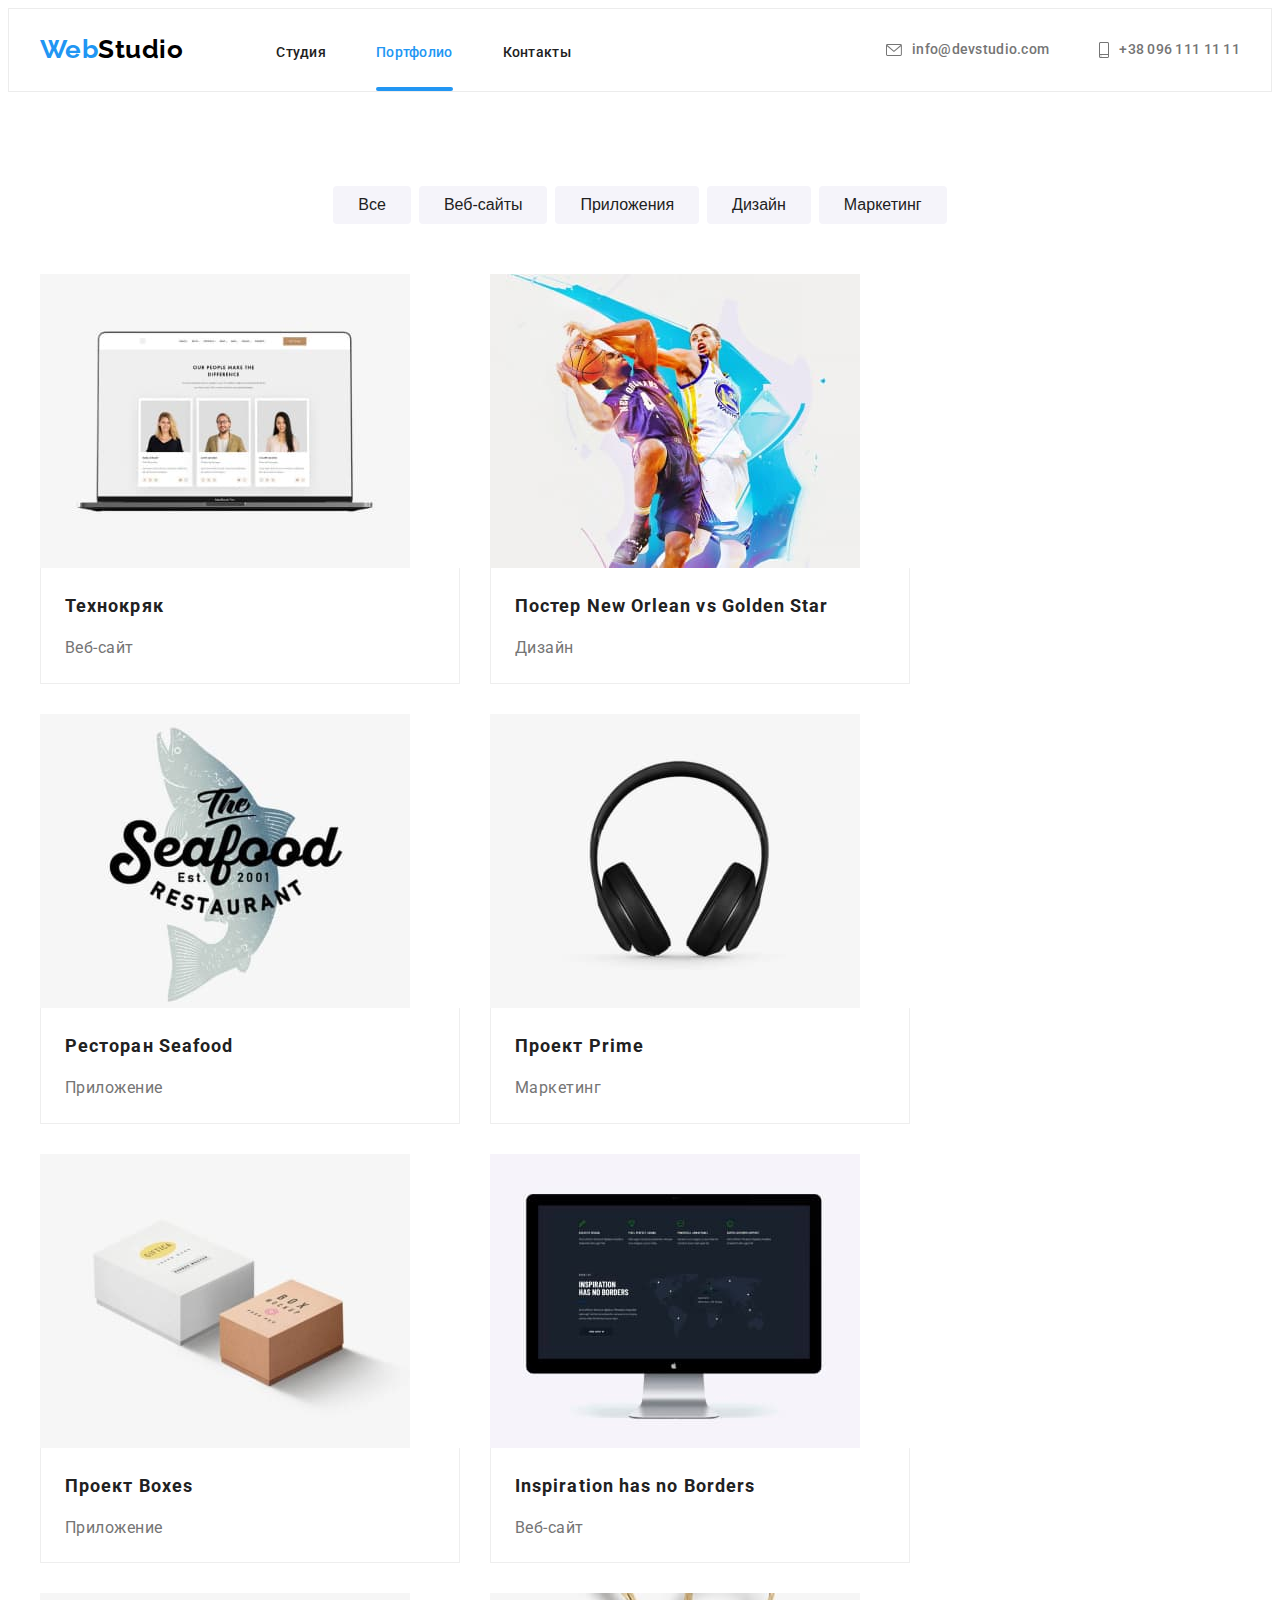
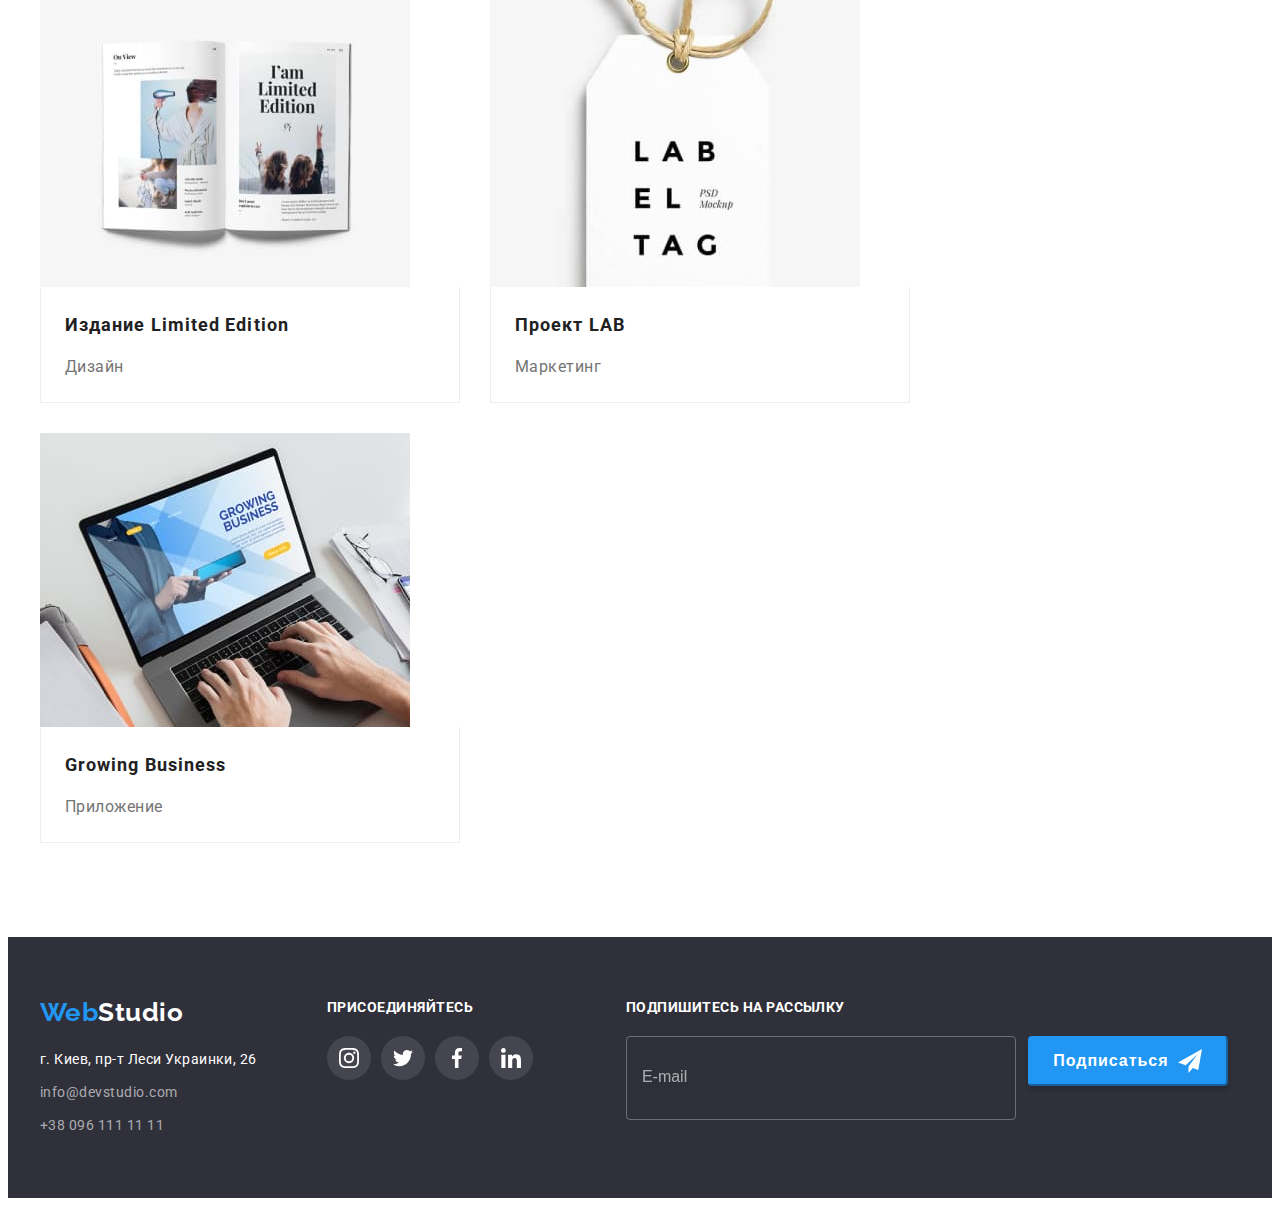
==== portfolio.html @ ed7ffbe1 "дз 7" ====
<!DOCTYPE html>
<html lang="ru">
  <head>
    <meta charset="UTF-8" />
    <meta http-equiv="X-UA-Compatible" content="IE=edge" />
    <meta name="viewport" content="width=device-width, initial-scale=1.0" />
    <title>Портфолио</title>
    <link
      rel="stylesheet"
      href="https://cdnjs.cloudflare.com/ajax/libs/modern-normalize/1.1.0/modern-normalize.min.css"
      integrity="sha512-wpPYUAdjBVSE4KJnH1VR1HeZfpl1ub8YT/NKx4PuQ5NmX2tKuGu6U/JRp5y+Y8XG2tV+wKQpNHVUX03MfMFn9Q=="
      crossorigin="anonymous"
      referrerpolicy="no-referrer"
    />
    <link rel="preconnect" href="https://fonts.gstatic.com" />
    <link
      href="https://fonts.googleapis.com/css2?family=Raleway:wght@700&family=Roboto:wght@400;500;700;900&display=swap"
      rel="stylesheet"
    />
    <link rel="stylesheet" href="./css/styles.css" />
  </head>

  <body>
    <!--Шапка-->
    <header class="header">
      <div class="container">
        <nav class="nav">
          <a href="./" class="logo link"><span class="prelogo">Web</span>Studio</a>
          <ul class="nav-list list">
            <li class="item"><a href="./index.html" class="link-nav link">Студия</a></li>
            <li class="item">
              <a href="./portfolio.html" class="link-nav current link">Портфолио</a>
            </li>
            <li class="item"><a href="" class="link-nav link">Контакты</a></li>
          </ul>
        </nav>
        <ul class="info list">
          <li class="item">
            <a href="mailto:info@devstudio.com" class="link-info link">
              <svg class="icon" width="16" height="12">
                <use href="./images/icons.svg#icon-envelope"></use></svg>info@devstudio.com
            </a>
          </li>
          <li class="item">
            <a href="tel:+380961111111" class="link-info link">
              <svg class="icon" width="10" height="16">
                <use href="./images/icons.svg#icon-smartphone"></use></svg>+38 096 111 11 11</a
            >
          </li>
        </ul>
      </div>
    </header>
    <!--Карточки портфолио-->
    <main>
      <section class="section">
        <div class="container">
          <h2 hidden>Фильтр карточек</h2>
          <ul class="list filter">
            <li class="item">
              <button type="button" class="button-portfolio">Все</button>
            </li>
            <li class="item">
              <button type="button" class="button-portfolio">Веб-сайты</button>
            </li>
            <li class="item">
              <button type="button" class="button-portfolio">Приложения</button>
            </li>
            <li class="item">
              <button type="button" class="button-portfolio">Дизайн</button>
            </li>
            <li class="item">
              <button type="button" class="button-portfolio">Маркетинг</button>
            </li>
          </ul>
          <div class="portfolio">
            <ul class="list">
              <li class="item">
                <a href="" class="link">
                  <div class="overlay">
                    <img
                      src="./images/portfolio/computer.jpg"
                      width="370"
                      height="294"
                      alt="компьютер с карточками"
                    />
                    <p class="overlay-text">
                      Технокряк это современная площадка распространения коронавируса. Компании
                      используют эту платформу для цифрового шпионажа и атак на защищённые сервера
                      конкурентов.
                    </p>
                  </div>
                  <div class="text">
                    <h3 class="title">Технокряк</h3>
                    <p class="subject">Веб-сайт</p>
                  </div>
                </a>
              </li>
              <li class="item">
                <a href="" class="link">
                  <div class="overlay">
                    <img
                      src="./images/portfolio/sport.jpg"
                      width="370"
                      height="294"
                      alt="баскетбол"
                    />
                    <p class="overlay-text">
                      Технокряк это современная площадка распространения коронавируса. Компании
                      используют эту платформу для цифрового шпионажа и атак на защищённые сервера
                      конкурентов.
                    </p>
                  </div>
                  <div class="text">
                    <h3 class="title">Постер New Orlean vs Golden Star</h3>
                    <p class="subject">Дизайн</p>
                  </div>
                </a>
              </li>
              <li class="item">
                <a href="" class="link">
                  <div class="overlay">
                    <img
                      src="./images/portfolio/logo.jpg"
                      width="370"
                      height="294"
                      alt="эмблема ресторана"
                    />
                    <p class="overlay-text">
                      Технокряк это современная площадка распространения коронавируса. Компании
                      используют эту платформу для цифрового шпионажа и атак на защищённые сервера
                      конкурентов.
                    </p>
                  </div>

                  <div class="text">
                    <h3 class="title">Ресторан Seafood</h3>
                    <p class="subject">Приложение</p>
                  </div>
                </a>
              </li>
              <li class="item">
                <a href="" class="link">
                  <div class="overlay">
                    <img
                      src="./images/portfolio/headphones.jpg"
                      width="370"
                      height="294"
                      alt="наушники"
                    />
                    <p class="overlay-text">
                      Технокряк это современная площадка распространения коронавируса. Компании
                      используют эту платформу для цифрового шпионажа и атак на защищённые сервера
                      конкурентов.
                    </p>
                  </div>
                  <div class="text">
                    <h3 class="title">Проект Prime</h3>
                    <p class="subject">Маркетинг</p>
                  </div>
                </a>
              </li>
              <li class="item">
                <a href="" class="link">
                  <div class="overlay">
                    <img
                      src="./images/portfolio/boxes.jpg"
                      width="370"
                      height="294"
                      alt="две коробки"
                    />
                    <p class="overlay-text">
                      Технокряк это современная площадка распространения коронавируса. Компании
                      используют эту платформу для цифрового шпионажа и атак на защищённые сервера
                      конкурентов.
                    </p>
                  </div>
                  <div class="text">
                    <h3 class="title">Проект Boxes</h3>
                    <p class="subject">Приложение</p>
                  </div>
                </a>
              </li>
              <li class="item">
                <a href="" class="link">
                  <div class="overlay">
                    <img
                      src="./images/portfolio/monitor.jpg"
                      width="370"
                      height="294"
                      alt="монитор"
                    />
                    <p class="overlay-text">
                      Технокряк это современная площадка распространения коронавируса. Компании
                      используют эту платформу для цифрового шпионажа и атак на защищённые сервера
                      конкурентов.
                    </p>
                  </div>
                  <div class="text">
                    <h3 class="title">Inspiration has no Borders</h3>
                    <p class="subject">Веб-сайт</p>
                  </div>
                </a>
              </li>
              <li class="item">
                <a href="" class="link">
                  <div class="overlay">
                    <img
                      src="./images/portfolio/magazine.jpg"
                      width="370"
                      height="294"
                      alt="журнал"
                    />
                    <p class="overlay-text">
                      Технокряк это современная площадка распространения коронавируса. Компании
                      используют эту платформу для цифрового шпионажа и атак на защищённые сервера
                      конкурентов.
                    </p>
                  </div>
                  <div class="text">
                    <h3 class="title">Издание Limited Edition</h3>
                    <p class="subject">Дизайн</p>
                  </div>
                </a>
              </li>
              <li class="item">
                <a href="" class="link">
                  <div class="overlay">
                    <img src="./images/portfolio/leiba.jpg" width="370" height="294" alt="лейба" />
                    <p class="overlay-text">
                      Технокряк это современная площадка распространения коронавируса. Компании
                      используют эту платформу для цифрового шпионажа и атак на защищённые сервера
                      конкурентов.
                    </p>
                  </div>
                  <div class="text">
                    <h3 class="title">Проект LAB</h3>
                    <p class="subject">Маркетинг</p>
                  </div>
                </a>
              </li>
              <li class="item">
                <a href="" class="link">
                  <div class="overlay">
                    <img
                      src="./images/portfolio/work-computer.jpg"
                      width="370"
                      height="294"
                      alt="работа за компьютером"
                    />
                    <p class="overlay-text">
                      Технокряк это современная площадка распространения коронавируса. Компании
                      используют эту платформу для цифрового шпионажа и атак на защищённые сервера
                      конкурентов.
                    </p>
                  </div>
                  <div class="text">
                    <h3 class="title">Growing Business</h3>
                    <p class="subject">Приложение</p>
                  </div>
                </a>
              </li>
            </ul>
          </div>
        </div>
      </section>
    </main>
    <!--Футер-->
    <footer class="footer">
      <div class="container footer-box">
        <div class="fotter-address">
          <a href="./" class="footer-logo link"><span class="prelogo">Web</span>Studio</a>
          <address class="address">
            <ul class="list">
              <li class="item">
                <a
                  href="https://goo.gl/maps/eZ2Spch4mHqErUUC6"
                  target="_blank"
                  rel="noopener noreferrer"
                  class="address-link link"
                  >г. Киев, пр-т Леси Украинки, 26</a
                >
              </li>
              <li class="item">
                <a href="mailto:info@devstudio.com" class="footer-link link">info@devstudio.com</a>
              </li>
              <li class="item">
                <a href="tel:+380961111111" class="footer-link link">+38 096 111 11 11</a>
              </li>
            </ul>
          </address>
        </div>
        <div class="social-link">
          <b class="join">присоединяйтесь</b>
          <ul class="list list-icon">
            <li class="icon">
              <a class="icon-link" href=""
                ><svg width="20" height="20">
                  <use href="./images/icons.svg#icon-instagram"></use></svg></a>
            </li>
            <li class="icon">
              <a class="icon-link" href=""
                ><svg width="20" height="20">
                  <use href="./images/icons.svg#icon-twitter"></use></svg></a>
            </li>
            <li class="icon">
              <a class="icon-link" href=""
                ><svg width="20" height="20">
                  <use href="./images/icons.svg#icon-facebook"></use></svg></a>
            </li>
            <li class="icon">
              <a class="icon-link" href=""
                ><svg width="20" height="20">
                  <use href="./images/icons.svg#icon-linkedin"></use></svg></a>
            </li>
          </ul>
        </div>
        <div class="footer-form-box">
          <b class="footer-form-title">Подпишитесь на рассылку</b>
          <form class="footer-form" action="#">
            <label class="footer-form-field">
              <input
                class="footer-form-input"
                type="email"
                name="user-email"
                placeholder="E-mail"
              />
            </label>
            <button class="footer-form-btn" type="submit">
              Подписаться
              <svg class="footer-form-icon" width="24" height="24">
                <use href="./images/icons.svg#icon-send"></use>
              </svg>
            </button>
          </form>
        </div>
      </div>
    </footer>
  </body>
</html>
---- css/styles.css ----
:root {
  --transition: 250ms cubic-bezier(0.4, 0, 0.2, 1);
  --primary-text-color: #757575;
  --title-color: #212121;
  --white-color: #ffffff;
  --accent-color: #2196f3;
  --accent-background: #2f303a;
}
/* Сброс */
h1,
h2,
h3,
h4,
h5,
h6,
p {
  margin-top: 0px;
  margin-bottom: 0px;
}
ul,
ol {
  margin-top: 0px;
  margin-bottom: 0px;
  padding-left: 0px;
}
img {
  display: block;
}
.list {
  list-style-type: none;
}
.link {
  text-decoration: none;
}
.visually-hidden {
  position: absolute !important;
  clip: rect(1px 1px 1px 1px); /* IE6, IE7 */
  clip: rect(1px, 1px, 1px, 1px);
  padding: 0 !important;
  border: 0 !important;
  height: 1px !important;
  width: 1px !important;
  overflow: hidden;
}
/* Боди */
body {
  color: var(--primary-text-color);
  font-family: Roboto, sans-serif;
  letter-spacing: 0.03em;
  font-size: 16px;
}
/* Контейнер */
.container {
  width: 1200px;
  padding-left: 15px;
  padding-right: 15px;
  margin-left: auto;
  margin-right: auto;
}
/*Шапка*/
.header {
  border: 1px solid #ececec;
}
.header .container {
  display: flex;
  align-items: center;
}
/*Логотип*/
.prelogo {
  color: var(--accent-color);
}
.logo {
  font-family: Raleway, sans-serif;
  font-weight: 700;
  font-size: 26px;
  line-height: 1.2;

  color: #000000;
  margin-right: 93px;
}
/*Навигация*/
.nav-list {
  display: flex;
}
.nav-list .item + .item {
  margin-left: 50px;
}
.info {
  display: flex;
  margin-left: auto;
}
.nav {
  display: flex;
  align-items: center;
}
.info .item + .item {
  margin-left: 50px;
}
.link-nav {
  display: inline-block;
  font-weight: 500;
  font-size: 14px;
  line-height: 1.14;
  letter-spacing: 0.02em;

  color: var(--title-color);

  padding-top: 36px;
  padding-bottom: 30px;

  transition: color var(--transition);
}
.link-info {
  display: flex;
  align-items: center;

  font-weight: 500;
  font-size: 14px;
  line-height: 1.14;
  letter-spacing: 0.02em;

  color: var(--primary-text-color);

  transition: color var(--transition);
}
/* Icon */
.info .icon {
  fill: currentColor;
  margin-right: 10px;
}
/* Hover Focus Current */
.link-nav.current,
.link-info:hover,
.link-nav:hover,
.address-link:hover,
.footer-link:hover,
.link-info:focus,
.link-nav:focus,
.address-link:focus,
.footer-link:focus {
  color: var(--accent-color);
}
.current {
  position: relative;
}
.current::after {
  position: absolute;
  bottom: 0;
  content: '';
  display: block;
  width: 100%;
  height: 4px;
  background-color: var(--accent-color);
  border-radius: 2px;
}

/*Герой*/
.hero {
  text-align: center;
  align-items: center;
  max-width: 1600px;

  background-color: var(--accent-background);
  background-image: linear-gradient(rgba(47, 48, 58, 0.4), rgba(47, 48, 58, 0.4)),
    url(../images/studio/bgimd.jpg);
  background-size: cover;
  background-position: center;

  margin: 0 auto;
  padding-top: 200px;
  padding-bottom: 200px;
}
.hero-title {
  font-weight: 900;
  font-size: 44px;
  line-height: 1.36;
  text-align: center;
  letter-spacing: 0.06em;
  text-transform: uppercase;

  color: var(--white-color);

  margin-bottom: 30px;
}

/*Кнопка героя*/
.button-hero {
  display: flex;
  align-items: center;
  font-weight: 700;
  font-size: 16px;
  line-height: 1.88;
  letter-spacing: 0.06em;
  height: 50px;
  min-width: 200px;
  cursor: pointer;

  background-color: var(--accent-color);
  color: var(--white-color);

  margin-left: auto;
  margin-right: auto;
  padding: 10px 32px;
  border: solid transparent;
  border-radius: 4px;

  transition: background-color var(--transition), box-shadow var(--transition);
}
.button-hero:hover {
  background-color: #188ce8;
  box-shadow: 0px 4px 4px rgba(0, 0, 0, 0.15);
}

/*Секции*/
.section {
  padding-top: 94px;
  padding-bottom: 94px;
}

.section .list {
  display: flex;
  flex-wrap: wrap;
  margin-left: -30px;
}
.section .item {
  margin-left: 30px;
  flex-basis: calc((100% - 120px) / 4);
}
.heading {
  font-size: 36px;
  line-height: 1.16;
  text-align: center;

  color: var(--title-color);

  margin-bottom: 50px;
}

.section .title {
  font-size: 14px;
  font-weight: 500;
  line-height: 1.18;

  color: var(--title-color);

  margin-bottom: 10px;
}
.section .text {
  font-size: 14px;
  line-height: 1.7;
}
/* Особенности */
.nopadding {
  padding-bottom: 0;
}
.features .item {
  width: 270px;
}
.features .title {
  color: var(--title-color);
  font-weight: 700;
  line-height: 1.14;
  text-transform: uppercase;
}
.features .box {
  max-width: 270px;
  height: 120px;
  margin-bottom: 30px;

  background-color: #f5f4fa;

  display: flex;
  align-items: center;
  justify-content: center;
}

/*Чем мы занимаемся*/
.works .list {
  margin-left: -30px;
}
.works .item {
  position: relative;
  margin-left: 30px;
  flex-basis: calc((100% - 90px) / 3);
}
.works-text {
  position: absolute;
  bottom: 0;

  font-weight: 700;
  font-size: 14px;
  line-height: 1.14;
  text-align: center;
  text-transform: uppercase;

  width: 100%;
  padding-top: 27px;
  padding-bottom: 27px;

  background: rgba(47, 48, 58, 0.8);
  color: var(--white-color);
}

/* Наша команда */
.team .list-icon {
  text-align: center;
  margin-left: 0;
  margin-top: 16px;
  justify-content: center;
}
.team .icon-link {
  color: #afb1b8;
}
.team .icon-link:hover,
.team .icon-link:focus {
  background-color: var(--accent-color);
  fill: var(--white-color);
}
.list-icon .icon-link {
  fill: currentColor;
  display: flex;
  padding: 12px;
  border-radius: 50%;

  transition: background-color var(--transition), fill var(--transition);
}
.list-icon .icon + .icon {
  margin-left: 10px;
}
.team .item {
  width: 270px;
  text-align: center;
  box-shadow: 0px 1px 3px rgba(0, 0, 0, 0.12), 0px 1px 1px rgba(0, 0, 0, 0.14),
    0px 2px 1px rgba(0, 0, 0, 0.2);
  border-radius: 0px 0px 4px 4px;
}
.team .title {
  font-size: 16px;
}
.team .text {
  font-size: 16px;
  line-height: 1.18;
}
.caption {
  background-color: var(--white-color);
  padding-top: 30px;
  padding-bottom: 30px;
}
.section.team {
  background-color: #f5f4fa;
}

/* Постоянные клиенты */
.clients .icon {
  display: flex;
  width: 170px;
  height: 92px;
  margin-left: 30px;
  flex-basis: calc((100% - 180px) / 6);

  fill: currentColor;
  border: 1px solid #afb1b8;
  border-radius: 4px;
}
.clients .icon-link {
  display: flex;
  justify-content: center;
  align-items: center;
  width: 100%;
  height: 100%;
  fill: #afb1b8;

  transition: fill var(--transition), border var(--transition);
}
.clients .icon-link:hover,
.clients .icon-link:focus {
  fill: var(--accent-color);
  border: 1px solid var(--accent-color);
}

/*Футер*/
.footer {
  background-color: var(--accent-background);
  padding-top: 60px;
  padding-bottom: 60px;
}
.footer-box {
  display: flex;
}
.footer-logo {
  display: inline-block;

  font-family: Raleway, sans-serif;
  font-weight: 700;
  font-size: 26px;
  line-height: 1.2;

  margin-bottom: 20px;
}
.address {
  font-style: normal;
  font-size: 14px;
  line-height: 1.7;
  margin-right: 70px;
}
.footer-logo,
.address-link {
  color: var(--white-color);
}
.address-link {
  transition: color var(--transition);
}
.footer-link {
  color: rgba(255, 255, 255, 0.6);

  transition: color var(--transition);
}
.address .item {
  margin-bottom: 9px;
}
.address .item:last-child {
  margin-bottom: 0px;
}
.social-link .list-icon {
  display: flex;
}
.join {
  display: inline-block;
  font-size: 14px;
  line-height: 1.14;
  text-transform: uppercase;
  margin-bottom: 20px;

  color: var(--white-color);
}
.social-link .icon-link {
  background-color: rgba(255, 255, 255, 0.1);
  fill: var(--white-color);

  transition: background-color var(--transition);
}
.social-link .icon-link:hover,
.social-link .icon-link:focus {
  background-color: var(--accent-color);
}

/* Портфолио*/
/* Кнопки портфолио */
.list.filter {
  display: flex;
  justify-content: center;
  margin-bottom: 50px;
}
.filter .item {
  flex-basis: auto;
}
.filter .item + .item {
  margin-left: 8px;
}
.button-portfolio {
  display: flex;
  align-items: center;
  font-weight: 500;
  font-size: 16px;
  line-height: 1.6;
  cursor: pointer;

  background: #f5f4fa;
  color: var(--title-color);

  height: 38px;
  min-width: 73px;
  padding-top: 6px;
  padding-bottom: 6px;
  padding-left: 22px;
  padding-right: 22px;

  border-radius: 4px;
  border: solid transparent;

  transition: background-color var(--transition), color var(--transition),
    box-shadow var(--transition);
}
.button-portfolio:hover,
.button-portfolio:focus {
  background-color: var(--accent-color);
  color: var(--white-color);
  box-shadow: 0px 3px 1px rgba(0, 0, 0, 0.1), 0px 1px 2px rgba(0, 0, 0, 0.08),
    0px 2px 2px rgba(0, 0, 0, 0.12);
}

/* Карточки портфолио */
.portfolio .list {
  flex-wrap: wrap;

  margin-top: -30px;
}
.portfolio .item {
  margin-top: 30px;
  flex-basis: calc((100% - 90px) / 3);
}
.portfolio .link {
  display: block;
  transition: box-shadow var(--transition);
}
.portfolio .link:hover,
.portfolio .link:focus {
  box-shadow: 0px 1px 1px rgba(0, 0, 0, 0.12), 0px 4px 4px rgba(0, 0, 0, 0.06),
    1px 4px 6px rgba(0, 0, 0, 0.12);
}
.portfolio .title {
  font-weight: 700;
  font-size: 18px;
  line-height: 2;
  letter-spacing: 0.06em;

  color: var(--title-color);
}
.portfolio .subject {
  font-size: 16px;
  line-height: 1.8;

  color: var(--primary-text-color);
}
.portfolio .text {
  width: 370px;
  padding-top: 20px;
  padding-bottom: 20px;
  padding-left: 24px;
  padding-right: 24px;
  border: 1px solid #eeeeee;
  border-top: none;
}
.portfolio .overlay {
  position: relative;
  overflow: hidden;
}
.portfolio .link:hover .overlay-text,
.portfolio .link:focus .overlay-text {
  transform: translateY(0%);
}
.overlay-text {
  display: inline-block;
  position: absolute;
  top: 0;
  left: 0;
  padding: 63px 24px;

  width: 100%;
  height: 100%;

  font-size: 18px;
  line-height: 1.55;

  color: var(--white-color);
  background: rgba(33, 150, 243, 0.9);

  transition: transform var(--transition);

  transform: translateY(100%);
}
/* Backdrop */
.backdrop {
  position: fixed;
  top: 0;
  left: 0;
  width: 100vw;
  height: 100vh;
  background-color: rgba(0, 0, 0, 0.2);

  visibility: visible;
  opacity: 1;
  pointer-events: auto;

  transition: visibility var(--transition), opacity var(--transition);
}

.modal {
  position: absolute;
  top: 50%;
  left: 50%;

  padding: 40px;
  width: 528px;
  height: 581px;

  background: var(--white-color);
  box-shadow: 0px 1px 3px rgba(0, 0, 0, 0.12), 0px 1px 1px rgba(0, 0, 0, 0.14),
    0px 2px 1px rgba(0, 0, 0, 0.2);
  border-radius: 4px;

  transform: translate(-50%, -50%);
}
.btn-modal {
  position: absolute;
  top: 8px;
  right: 8px;

  width: 30px;
  height: 30px;
  padding: 0;

  cursor: pointer;

  background: var(--white-color);
  border: 1px solid rgba(0, 0, 0, 0.1);
  border-radius: 50%;

  transition: fill var(--transition);
}
.btn-modal:hover,
.btn-modal:focus {
  fill: var(--accent-color);
}
.is-hidden {
  visibility: hidden;
  opacity: 0;
  pointer-events: none;
}

/* Modal form */
.modal-form {
  display: flex;
  flex-direction: column;
}
.modal-form-title {
  font-size: 20px;
  line-height: 1.15;

  margin-bottom: 12px;

  color: var(--title-color);
}

.modal-form-field {
  font-size: 12px;
  line-height: 1.16;
  margin-bottom: 10px;
}
.modal-form-input {
  width: 100%;
  height: 40px;
  margin-top: 4px;
  padding-left: 42px;

  border: 1px solid rgba(33, 33, 33, 0.2);
  border-radius: 4px;
  cursor: pointer;

  transition: border-color var(--transition);
}
.modal-form-input:focus,
.modal-form-input:hover {
  outline: none;
  border-color: var(--accent-color);
}

.modal-form-position {
  display: block;
  position: relative;
}
.modal-form-icon {
  position: absolute;
  top: 50%;
  left: 12px;

  transform: translateY(-50%);
  transition: fill var(--transition);
}
.modal-form-input:focus + .modal-form-icon {
  fill: var(--accent-color);
}

.modal-form-message {
  width: 100%;
  height: 120px;

  padding: 12px 16px;
  margin-top: 4px;
  margin-bottom: 20px;

  border: 1px solid rgba(33, 33, 33, 0.2);
  border-radius: 4px;
  resize: none;

  transition: border-color var(--transition);
}
.modal-form-message:focus,
.modal-form-message:hover {
  outline: none;
  border-color: var(--accent-color);
}

.modal-form-textarea {
  font-size: 12px;
  line-height: 1.16;
}
.modal-form-message::placeholder {
  color: rgba(117, 117, 117, 0.5);
}
/* Checkbox */
.modal-form-checkbox-field {
  display: flex;
  justify-content: center;
  align-items: center;

  font-size: 14px;
  line-height: 1.7;
  margin-bottom: 30px;
}
.checkbox-icon {
  display: inline-block;
  width: 16px;
  height: 15px;
  margin-right: 10px;

  border: 2px solid var(--title-color);

  cursor: pointer;

  transition: background-image var(--transition), border-color var(--transition);
}
.modal-form-checkbox:checked + .checkbox-icon {
  background-color: var(--accent-color);
  background-image: url(../images/modal-icons/check.svg);
  background-position: center;
  width: 16px;
  height: 15px;
}
.modal-form-checkbox:focus + .checkbox-icon {
  outline: none;
  border-color: var(--accent-color);
}
.modal-form-btn {
  height: 50px;
  min-width: 200px;
  padding: 10px 55px;
  margin-right: auto;
  margin-left: auto;

  background: var(--accent-color);
  color: var(--white-color);

  font-weight: 700;
  font-size: 16px;
  line-height: 1.9;

  display: flex;
  align-items: center;
  text-align: center;
  justify-content: center;

  box-shadow: 0px 4px 4px rgba(0, 0, 0, 0.15);
  border-radius: 4px;
  cursor: pointer;
  transition: background-color var(--transition);
}
.modal-form-btn:hover,
.modal-form-btn:focus {
  background-color: #188ce8;
}

/* Footer form */
.footer-form-box {
  margin-left: 93px;
}
.footer-form {
  display: flex;
}
.footer-form-title {
  display: inline-block;
  font-size: 14px;
  line-height: 1.14;
  text-transform: uppercase;

  color: var(--white-color);

  margin-bottom: 20px;
}
.footer-form-input {
  width: 358px;
  height: 50px;

  border: 1px solid rgba(255, 255, 255, 0.3);
  filter: drop-shadow(0px 4px 4px rgba(0, 0, 0, 0.15));
  border-radius: 4px;

  background-color: inherit;

  padding: 16px 15px;
  outline: none;
  cursor: pointer;
  transition: border-color var(--transition);
}
.footer-form-input:hover,
.footer-form-input:focus {
  border-color: var(--accent-color);
}
.footer-form-input::placeholder {
  font-size: 16px;
  line-height: 1.25;

  color: rgba(255, 255, 255, 0.6);
}

.footer-form-btn {
  display: flex;
  align-items: center;
  justify-content: center;

  height: 50px;
  min-width: 200px;
  margin-left: 12px;

  font-weight: 700;
  font-size: 16px;
  line-height: 1.88;
  letter-spacing: 0.06em;
  cursor: pointer;

  box-shadow: 0px 4px 4px rgba(0, 0, 0, 0.15);
  border-radius: 4px;
  border-color: var(--accent-color);

  background-color: var(--accent-color);
  color: var(--white-color);
}
.footer-form-icon {
  fill: var(--white-color);
  margin-left: 10px;
}
.footer-form-box {
  display: inline-block;
}
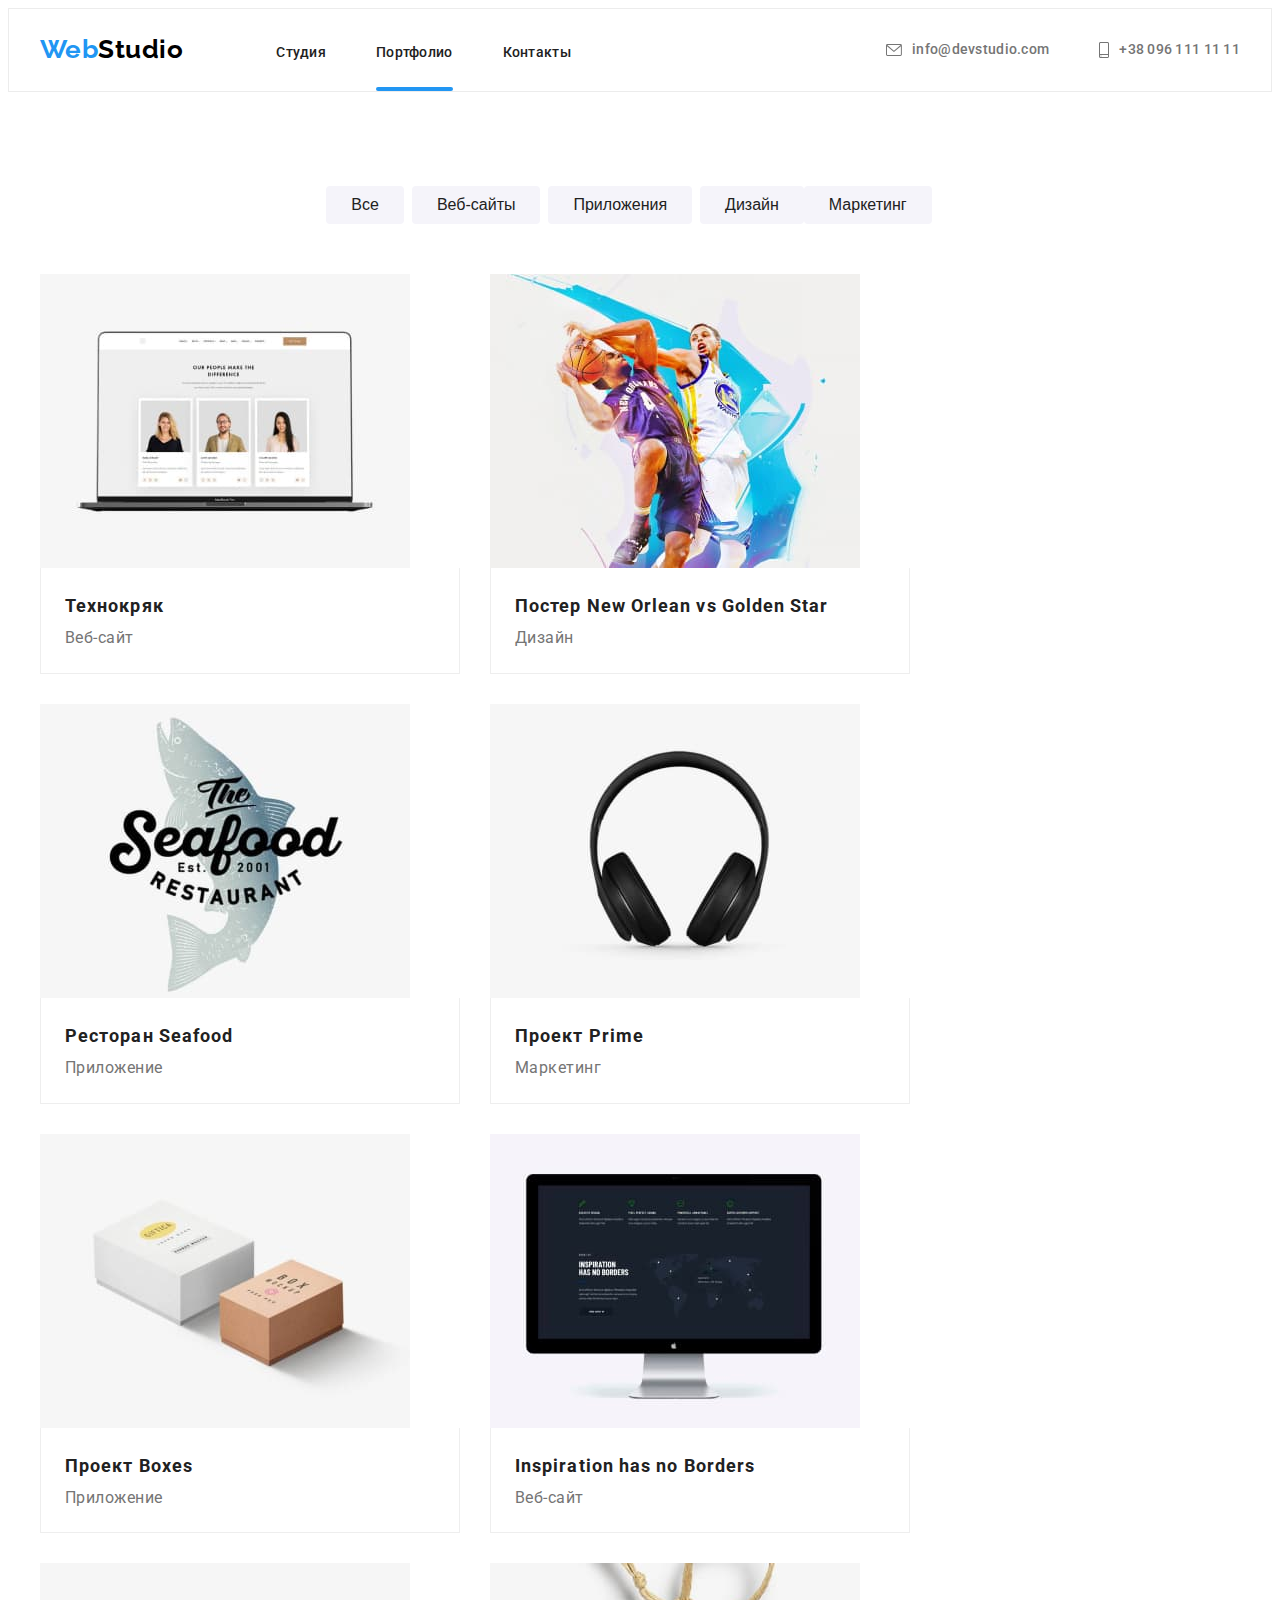
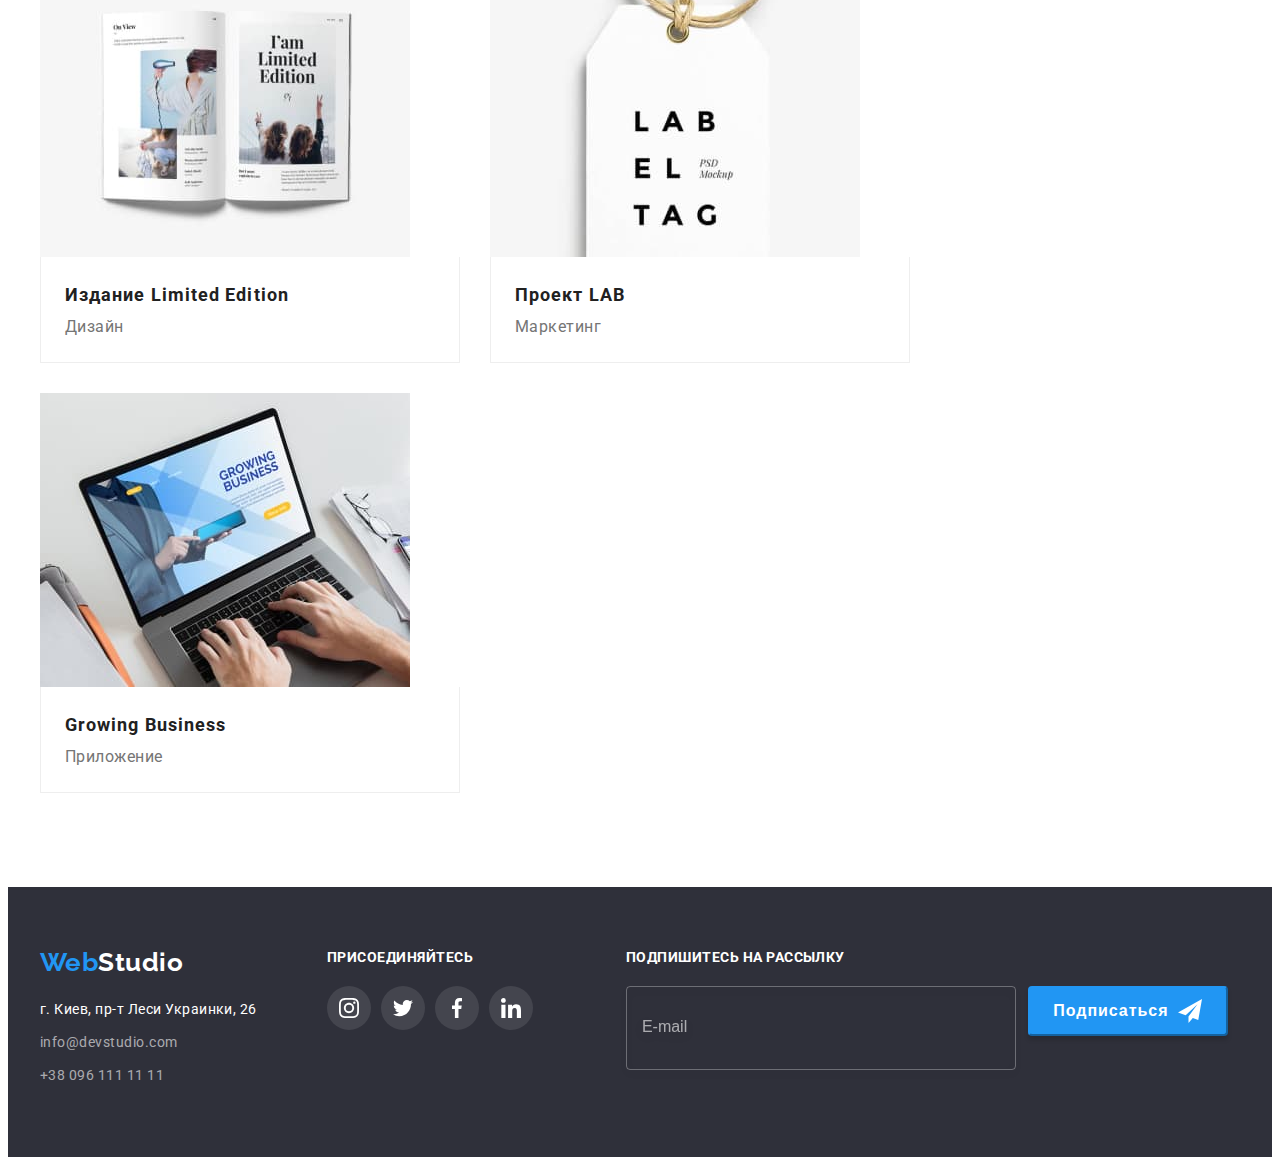
==== commit 10927fe2: "перейменованно за допомогою BEM" ====
--- a/portfolio.html
+++ b/portfolio.html
@@ -17,65 +17,64 @@
       href="https://fonts.googleapis.com/css2?family=Raleway:wght@700&family=Roboto:wght@400;500;700;900&display=swap"
       rel="stylesheet"
     />
-    <link rel="stylesheet" href="./css/styles.css" />
+    <link rel="stylesheet" href="/css/main.min.css" />
   </head>
 
   <body>
-    <!--Шапка-->
-    <header class="header">
-      <div class="container">
-        <nav class="nav">
-          <a href="./" class="logo link"><span class="prelogo">Web</span>Studio</a>
-          <ul class="nav-list list">
-            <li class="item"><a href="./index.html" class="link-nav link">Студия</a></li>
-            <li class="item">
-              <a href="./portfolio.html" class="link-nav current link">Портфолио</a>
-            </li>
-            <li class="item"><a href="" class="link-nav link">Контакты</a></li>
-          </ul>
-        </nav>
-        <ul class="info list">
-          <li class="item">
-            <a href="mailto:info@devstudio.com" class="link-info link">
-              <svg class="icon" width="16" height="12">
-                <use href="./images/icons.svg#icon-envelope"></use></svg>info@devstudio.com
-            </a>
-          </li>
-          <li class="item">
-            <a href="tel:+380961111111" class="link-info link">
-              <svg class="icon" width="10" height="16">
-                <use href="./images/icons.svg#icon-smartphone"></use></svg>+38 096 111 11 11</a
-            >
-          </li>
+  <!--Шапка-->
+  <header class="header">
+    <div class="container">
+      <nav class="site-nav">
+        <a href="./" class="site-nav__logo link"><span class="site-nav__logo--blue">Web</span>Studio</a>
+        <ul class="site-nav__list list">
+          <li class="site-nav__item"><a href="./index.html" class="site-nav__link link">Студия</a></li>
+          <li class="site-nav__item"><a href="./portfolio.html" class="site-nav__link current link">Портфолио</a></li>
+          <li class="site-nav__item"><a href="" class="site-nav__link link">Контакты</a></li>
         </ul>
-      </div>
-    </header>
+      </nav>
+      <ul class="site-info list">
+        <li class="site-info__item">
+          <a href="mailto:info@devstudio.com" class="site-info__link link">
+            <svg class="site-info__icon" width="16" height="12">
+              <use href="./images/icons.svg#icon-envelope"></use>
+            </svg>info@devstudio.com
+          </a>
+        </li>
+        <li class="site-info__item">
+          <a href="tel:+380961111111" class="site-info__link link">
+            <svg class="site-info__icon" width="10" height="16">
+              <use href="./images/icons.svg#icon-smartphone"></use>
+            </svg>+38 096 111 11 11</a>
+        </li>
+      </ul>
+    </div>
+  </header>
     <!--Карточки портфолио-->
     <main>
       <section class="section">
         <div class="container">
-          <h2 hidden>Фильтр карточек</h2>
-          <ul class="list filter">
-            <li class="item">
-              <button type="button" class="button-portfolio">Все</button>
-            </li>
-            <li class="item">
-              <button type="button" class="button-portfolio">Веб-сайты</button>
-            </li>
-            <li class="item">
-              <button type="button" class="button-portfolio">Приложения</button>
-            </li>
-            <li class="item">
-              <button type="button" class="button-portfolio">Дизайн</button>
-            </li>
-            <li class="item">
-              <button type="button" class="button-portfolio">Маркетинг</button>
+          <h2 class="filter visually-hidden">Фильтр карточек</h2>
+          <ul class="filter__list list">
+            <li class="filter__item">
+              <button type="button" class="filter__btn">Все</button>
+            </li>
+            <li class="filter__item">
+              <button type="button" class="filter__btn">Веб-сайты</button>
+            </li>
+            <li class="filter__item">
+              <button type="button" class="filter__btn">Приложения</button>
+            </li>
+            <li class="filter__item">
+              <button type="button" class="filter__btn">Дизайн</button>
+            </li>
+            <li class="filter__item">
+              <button type="button" class="filter__btn">Маркетинг</button>
             </li>
           </ul>
-          <div class="portfolio">
-            <ul class="list">
-              <li class="item">
-                <a href="" class="link">
+          <div class="card">
+            <ul class="card__list list">
+              <li class="card__item">
+                <a href="" class="card__link link">
                   <div class="overlay">
                     <img
                       src="./images/portfolio/computer.jpg"
@@ -83,20 +82,20 @@
                       height="294"
                       alt="компьютер с карточками"
                     />
-                    <p class="overlay-text">
-                      Технокряк это современная площадка распространения коронавируса. Компании
-                      используют эту платформу для цифрового шпионажа и атак на защищённые сервера
-                      конкурентов.
-                    </p>
-                  </div>
-                  <div class="text">
-                    <h3 class="title">Технокряк</h3>
-                    <p class="subject">Веб-сайт</p>
-                  </div>
-                </a>
-              </li>
-              <li class="item">
-                <a href="" class="link">
+                    <p class="overlay__text">
+                      Технокряк это современная площадка распространения коронавируса. Компании
+                      используют эту платформу для цифрового шпионажа и атак на защищённые сервера
+                      конкурентов.
+                    </p>
+                  </div>
+                  <div class="card__text">
+                    <h3 class="card__title">Технокряк</h3>
+                    <p class="card__subject">Веб-сайт</p>
+                  </div>
+                </a>
+              </li>
+              <li class="card__item">
+                <a href="" class="card__link link">
                   <div class="overlay">
                     <img
                       src="./images/portfolio/sport.jpg"
@@ -104,20 +103,20 @@
                       height="294"
                       alt="баскетбол"
                     />
-                    <p class="overlay-text">
-                      Технокряк это современная площадка распространения коронавируса. Компании
-                      используют эту платформу для цифрового шпионажа и атак на защищённые сервера
-                      конкурентов.
-                    </p>
-                  </div>
-                  <div class="text">
-                    <h3 class="title">Постер New Orlean vs Golden Star</h3>
-                    <p class="subject">Дизайн</p>
-                  </div>
-                </a>
-              </li>
-              <li class="item">
-                <a href="" class="link">
+                    <p class="overlay__text">
+                      Технокряк это современная площадка распространения коронавируса. Компании
+                      используют эту платформу для цифрового шпионажа и атак на защищённые сервера
+                      конкурентов.
+                    </p>
+                  </div>
+                  <div class="card__text">
+                    <h3 class="card__title">Постер New Orlean vs Golden Star</h3>
+                    <p class="card__subject">Дизайн</p>
+                  </div>
+                </a>
+              </li>
+              <li class="card__item">
+                <a href="" class="card__link link">
                   <div class="overlay">
                     <img
                       src="./images/portfolio/logo.jpg"
@@ -125,21 +124,21 @@
                       height="294"
                       alt="эмблема ресторана"
                     />
-                    <p class="overlay-text">
+                    <p class="overlay__text">
                       Технокряк это современная площадка распространения коронавируса. Компании
                       используют эту платформу для цифрового шпионажа и атак на защищённые сервера
                       конкурентов.
                     </p>
                   </div>
 
-                  <div class="text">
-                    <h3 class="title">Ресторан Seafood</h3>
-                    <p class="subject">Приложение</p>
-                  </div>
-                </a>
-              </li>
-              <li class="item">
-                <a href="" class="link">
+                  <div class="card__text">
+                    <h3 class="card__title">Ресторан Seafood</h3>
+                    <p class="card__subject">Приложение</p>
+                  </div>
+                </a>
+              </li>
+              <li class="card__item">
+                <a href="" class="card__link link">
                   <div class="overlay">
                     <img
                       src="./images/portfolio/headphones.jpg"
@@ -147,20 +146,20 @@
                       height="294"
                       alt="наушники"
                     />
-                    <p class="overlay-text">
-                      Технокряк это современная площадка распространения коронавируса. Компании
-                      используют эту платформу для цифрового шпионажа и атак на защищённые сервера
-                      конкурентов.
-                    </p>
-                  </div>
-                  <div class="text">
-                    <h3 class="title">Проект Prime</h3>
-                    <p class="subject">Маркетинг</p>
-                  </div>
-                </a>
-              </li>
-              <li class="item">
-                <a href="" class="link">
+                    <p class="overlay__text">
+                      Технокряк это современная площадка распространения коронавируса. Компании
+                      используют эту платформу для цифрового шпионажа и атак на защищённые сервера
+                      конкурентов.
+                    </p>
+                  </div>
+                  <div class="card__text">
+                    <h3 class="card__title">Проект Prime</h3>
+                    <p class="card__subject">Маркетинг</p>
+                  </div>
+                </a>
+              </li>
+              <li class="card__item">
+                <a href="" class="card__link link">
                   <div class="overlay">
                     <img
                       src="./images/portfolio/boxes.jpg"
@@ -168,20 +167,20 @@
                       height="294"
                       alt="две коробки"
                     />
-                    <p class="overlay-text">
-                      Технокряк это современная площадка распространения коронавируса. Компании
-                      используют эту платформу для цифрового шпионажа и атак на защищённые сервера
-                      конкурентов.
-                    </p>
-                  </div>
-                  <div class="text">
-                    <h3 class="title">Проект Boxes</h3>
-                    <p class="subject">Приложение</p>
-                  </div>
-                </a>
-              </li>
-              <li class="item">
-                <a href="" class="link">
+                    <p class="overlay__text">
+                      Технокряк это современная площадка распространения коронавируса. Компании
+                      используют эту платформу для цифрового шпионажа и атак на защищённые сервера
+                      конкурентов.
+                    </p>
+                  </div>
+                  <div class="card__text">
+                    <h3 class="card__title">Проект Boxes</h3>
+                    <p class="card__subject">Приложение</p>
+                  </div>
+                </a>
+              </li>
+              <li class="card__item">
+                <a href="" class="card__link link">
                   <div class="overlay">
                     <img
                       src="./images/portfolio/monitor.jpg"
@@ -189,20 +188,20 @@
                       height="294"
                       alt="монитор"
                     />
-                    <p class="overlay-text">
-                      Технокряк это современная площадка распространения коронавируса. Компании
-                      используют эту платформу для цифрового шпионажа и атак на защищённые сервера
-                      конкурентов.
-                    </p>
-                  </div>
-                  <div class="text">
-                    <h3 class="title">Inspiration has no Borders</h3>
-                    <p class="subject">Веб-сайт</p>
-                  </div>
-                </a>
-              </li>
-              <li class="item">
-                <a href="" class="link">
+                    <p class="overlay__text">
+                      Технокряк это современная площадка распространения коронавируса. Компании
+                      используют эту платформу для цифрового шпионажа и атак на защищённые сервера
+                      конкурентов.
+                    </p>
+                  </div>
+                  <div class="card__text">
+                    <h3 class="card__title">Inspiration has no Borders</h3>
+                    <p class="card__subject">Веб-сайт</p>
+                  </div>
+                </a>
+              </li>
+              <li class="card__item">
+                <a href="" class="card__link link">
                   <div class="overlay">
                     <img
                       src="./images/portfolio/magazine.jpg"
@@ -210,36 +209,36 @@
                       height="294"
                       alt="журнал"
                     />
-                    <p class="overlay-text">
-                      Технокряк это современная площадка распространения коронавируса. Компании
-                      используют эту платформу для цифрового шпионажа и атак на защищённые сервера
-                      конкурентов.
-                    </p>
-                  </div>
-                  <div class="text">
-                    <h3 class="title">Издание Limited Edition</h3>
-                    <p class="subject">Дизайн</p>
-                  </div>
-                </a>
-              </li>
-              <li class="item">
-                <a href="" class="link">
+                    <p class="overlay__text">
+                      Технокряк это современная площадка распространения коронавируса. Компании
+                      используют эту платформу для цифрового шпионажа и атак на защищённые сервера
+                      конкурентов.
+                    </p>
+                  </div>
+                  <div class="card__text">
+                    <h3 class="card__title">Издание Limited Edition</h3>
+                    <p class="card__subject">Дизайн</p>
+                  </div>
+                </a>
+              </li>
+              <li class="card__item">
+                <a href="" class="card__link link">
                   <div class="overlay">
                     <img src="./images/portfolio/leiba.jpg" width="370" height="294" alt="лейба" />
-                    <p class="overlay-text">
-                      Технокряк это современная площадка распространения коронавируса. Компании
-                      используют эту платформу для цифрового шпионажа и атак на защищённые сервера
-                      конкурентов.
-                    </p>
-                  </div>
-                  <div class="text">
-                    <h3 class="title">Проект LAB</h3>
-                    <p class="subject">Маркетинг</p>
-                  </div>
-                </a>
-              </li>
-              <li class="item">
-                <a href="" class="link">
+                    <p class="overlay__text">
+                      Технокряк это современная площадка распространения коронавируса. Компании
+                      используют эту платформу для цифрового шпионажа и атак на защищённые сервера
+                      конкурентов.
+                    </p>
+                  </div>
+                  <div class="card__text">
+                    <h3 class="card__title">Проект LAB</h3>
+                    <p class="card__subject">Маркетинг</p>
+                  </div>
+                </a>
+              </li>
+              <li class="card__item">
+                <a href="" class="card__link link">
                   <div class="overlay">
                     <img
                       src="./images/portfolio/work-computer.jpg"
@@ -247,15 +246,15 @@
                       height="294"
                       alt="работа за компьютером"
                     />
-                    <p class="overlay-text">
-                      Технокряк это современная площадка распространения коронавируса. Компании
-                      используют эту платформу для цифрового шпионажа и атак на защищённые сервера
-                      конкурентов.
-                    </p>
-                  </div>
-                  <div class="text">
-                    <h3 class="title">Growing Business</h3>
-                    <p class="subject">Приложение</p>
+                    <p class="overlay__text">
+                      Технокряк это современная площадка распространения коронавируса. Компании
+                      используют эту платформу для цифрового шпионажа и атак на защищённые сервера
+                      конкурентов.
+                    </p>
+                  </div>
+                  <div class="card__text">
+                    <h3 class="card__title">Growing Business</h3>
+                    <p class="card__subject">Приложение</p>
                   </div>
                 </a>
               </li>
@@ -264,76 +263,65 @@
         </div>
       </section>
     </main>
-    <!--Футер-->
-    <footer class="footer">
-      <div class="container footer-box">
-        <div class="fotter-address">
-          <a href="./" class="footer-logo link"><span class="prelogo">Web</span>Studio</a>
-          <address class="address">
-            <ul class="list">
-              <li class="item">
-                <a
-                  href="https://goo.gl/maps/eZ2Spch4mHqErUUC6"
-                  target="_blank"
-                  rel="noopener noreferrer"
-                  class="address-link link"
-                  >г. Киев, пр-т Леси Украинки, 26</a
-                >
-              </li>
-              <li class="item">
-                <a href="mailto:info@devstudio.com" class="footer-link link">info@devstudio.com</a>
-              </li>
-              <li class="item">
-                <a href="tel:+380961111111" class="footer-link link">+38 096 111 11 11</a>
-              </li>
-            </ul>
-          </address>
-        </div>
-        <div class="social-link">
-          <b class="join">присоединяйтесь</b>
-          <ul class="list list-icon">
-            <li class="icon">
-              <a class="icon-link" href=""
-                ><svg width="20" height="20">
-                  <use href="./images/icons.svg#icon-instagram"></use></svg></a>
-            </li>
-            <li class="icon">
-              <a class="icon-link" href=""
-                ><svg width="20" height="20">
-                  <use href="./images/icons.svg#icon-twitter"></use></svg></a>
-            </li>
-            <li class="icon">
-              <a class="icon-link" href=""
-                ><svg width="20" height="20">
-                  <use href="./images/icons.svg#icon-facebook"></use></svg></a>
-            </li>
-            <li class="icon">
-              <a class="icon-link" href=""
-                ><svg width="20" height="20">
-                  <use href="./images/icons.svg#icon-linkedin"></use></svg></a>
+  <!--Футер-->
+  <footer class="footer">
+    <div class="container footer-box">
+      <div class="fotter-address">
+        <a href="./" class="footer-address__logo link"><span class="site-nav__logo--blue">Web</span>Studio</a>
+        <address class="address">
+          <ul class="address__list list">
+            <li class="address__item">
+              <a href="https://goo.gl/maps/eZ2Spch4mHqErUUC6" target="_blank" rel="noopener noreferrer"
+                class="address__link--white link">г. Киев, пр-т Леси Украинки, 26</a>
+            </li>
+            <li class="address__item">
+              <a href="mailto:info@devstudio.com" class="address__link link">info@devstudio.com</a>
+            </li>
+            <li class="address__item">
+              <a href="tel:+380961111111" class="address__link link">+38 096 111 11 11</a>
             </li>
           </ul>
-        </div>
-        <div class="footer-form-box">
-          <b class="footer-form-title">Подпишитесь на рассылку</b>
-          <form class="footer-form" action="#">
-            <label class="footer-form-field">
-              <input
-                class="footer-form-input"
-                type="email"
-                name="user-email"
-                placeholder="E-mail"
-              />
-            </label>
-            <button class="footer-form-btn" type="submit">
-              Подписаться
-              <svg class="footer-form-icon" width="24" height="24">
-                <use href="./images/icons.svg#icon-send"></use>
-              </svg>
-            </button>
-          </form>
-        </div>
+        </address>
       </div>
-    </footer>
+      <div class="social">
+        <b class="social__join">присоединяйтесь</b>
+        <ul class="social__list list">
+          <li class="social__item">
+            <a class="social__link " href=""><svg width="20" height="20">
+                <use href="./images/icons.svg#icon-instagram"></use>
+              </svg></a>
+          </li>
+          <li class="social__item">
+            <a class="social__link" href=""><svg width="20" height="20">
+                <use href="./images/icons.svg#icon-twitter"></use>
+              </svg></a>
+          </li>
+          <li class="social__item">
+            <a class="social__link" href=""><svg width="20" height="20">
+                <use href="./images/icons.svg#icon-facebook"></use>
+              </svg></a>
+          </li>
+          <li class="social__item">
+            <a class="social__link" href=""><svg width="20" height="20">
+                <use href="./images/icons.svg#icon-linkedin"></use>
+              </svg></a>
+          </li>
+        </ul>
+      </div>
+      <div class="footer-form__box">
+        <b class="footer-form__title">Подпишитесь на рассылку</b>
+        <form class="footer-form" action="#">
+          <label class="footer-form__field">
+            <input class="footer-form__input" type="email" name="user-email" placeholder="E-mail" required>
+          </label>
+          <button class="footer-form-btn" type="submit">Подписаться
+            <svg class="footer-form-btn__icon" width="24" height="24">
+              <use href="./images/icons.svg#icon-send"></use>
+            </svg>
+          </button>
+        </form>
+      </div>
+    </div>
+  </footer>
   </body>
 </html>
--- a/css/main.min.css
+++ b/css/main.min.css
@@ -0,0 +1 @@
+h1,h2,h3,h4,h5,h6,p{margin-top:0px;margin-bottom:0px}ul,ol{margin-top:0px;margin-bottom:0px;padding-left:0px}img{display:block}.list{list-style-type:none}.link{text-decoration:none}body{color:var(--primary-text-color);font-family:Roboto,sans-serif;letter-spacing:.03em;font-size:16px}.container{width:1200px;padding-left:15px;padding-right:15px;margin-left:auto;margin-right:auto}.modal{position:absolute;top:50%;left:50%;padding:40px;width:528px;height:581px;background:var(--white-color);box-shadow:0px 1px 3px rgba(0,0,0,.12),0px 1px 1px rgba(0,0,0,.14),0px 2px 1px rgba(0,0,0,.2);border-radius:4px;transform:translate(-50%, -50%)}.modal__btn{position:absolute;top:8px;right:8px;width:30px;height:30px;padding:0;cursor:pointer;background:var(--white-color);border:1px solid rgba(0,0,0,.1);border-radius:50%;transition:fill var(--transition)}.modal__btn:hover,.modal__btn:focus{fill:var(--accent-color)}.section{padding-top:94px;padding-bottom:94px}.section .list{display:flex;flex-wrap:wrap;margin-left:-30px}.section .title{font-size:14px;font-weight:500;line-height:1.18;color:var(--title-color);margin-bottom:10px}.section .text{font-size:14px;line-height:1.7}.header{border:1px solid #ececec}.header .container{display:flex;align-items:center}.site-nav{display:flex;align-items:center}.site-nav__list{display:flex}.site-nav__item{margin-right:50px}.site-nav__item:last-child{margin-right:0px}.site-nav__link{display:inline-block;font-weight:500;font-size:14px;line-height:1.14;letter-spacing:.02em;color:var(--title-color);padding-top:36px;padding-bottom:30px;transition:color var(--transition)}.site-nav__link:hover,.site-nav__link:focus{color:var(--accent-color)}.site-info{display:flex;margin-left:auto}.site-info__item{margin-right:50px}.site-info__item:last-child{margin-right:0px}.site-info__link{display:flex;align-items:center;font-weight:500;font-size:14px;line-height:1.14;letter-spacing:.02em;color:var(--primary-text-color);transition:color var(--transition)}.site-info__link:hover,.site-info__link:focus{color:var(--accent-color)}.site-info__icon{fill:currentColor;margin-right:10px}.hero{text-align:center;align-items:center;max-width:1600px;background-color:var(--accent-background);background-image:linear-gradient(rgba(47, 48, 58, 0.4), rgba(47, 48, 58, 0.4)),url(../images/studio/bgimd.jpg);background-size:cover;background-position:center;margin:0 auto;padding-top:200px;padding-bottom:200px}.hero__title{font-weight:900;font-size:44px;line-height:1.36;text-align:center;letter-spacing:.06em;text-transform:uppercase;color:var(--white-color);margin-bottom:30px}.hero__btn{display:flex;align-items:center;font-weight:700;font-size:16px;line-height:1.88;letter-spacing:.06em;height:50px;min-width:200px;cursor:pointer;background-color:var(--accent-color);color:var(--white-color);margin-left:auto;margin-right:auto;padding:10px 32px;border:solid transparent;border-radius:4px;transition:background-color var(--transition),box-shadow var(--transition)}.hero__btn:hover{background-color:#188ce8;box-shadow:0px 4px 4px rgba(0,0,0,.15)}.section--nopadding{padding-bottom:0}.features__item{margin-left:30px;flex-basis:calc((100% - 120px) / 4);width:270px}.features__title{font-size:14px;margin-bottom:10px;color:var(--title-color);font-weight:700;line-height:1.14;text-transform:uppercase}.features__box{max-width:270px;height:120px;margin-bottom:30px;background-color:#f5f4fa;display:flex;align-items:center;justify-content:center}.features__text{font-size:14px;line-height:1.7}.works__heading{font-size:36px;line-height:1.16;text-align:center;color:var(--title-color);margin-bottom:50px}.works__list{margin-left:-30px}.works__item{position:relative;margin-left:30px;flex-basis:calc((100% - 90px) / 3)}.works__text{position:absolute;bottom:0;font-weight:700;font-size:14px;line-height:1.14;text-align:center;text-transform:uppercase;width:100%;padding-top:27px;padding-bottom:27px;background:rgba(47,48,58,.8);color:var(--white-color)}.team{background-color:#f5f4fa}.team__heading{font-size:36px;line-height:1.16;text-align:center;color:var(--title-color);margin-bottom:50px}.team__list{display:flex;flex-wrap:wrap;margin-left:-30px}.team__item{margin-left:30px;flex-basis:calc((100% - 120px) / 4);width:270px;text-align:center;box-shadow:0px 1px 3px rgba(0,0,0,.12),0px 1px 1px rgba(0,0,0,.14),0px 2px 1px rgba(0,0,0,.2);border-radius:0px 0px 4px 4px}.member{background-color:var(--white-color);padding-top:30px;padding-bottom:30px}.member__list{text-align:center;margin-left:0;margin-top:16px;justify-content:center;text-align:center;margin-left:0;margin-top:16px;justify-content:center}.member__link{fill:currentColor;display:flex;padding:12px;border-radius:50%;transition:background-color var(--transition),fill var(--transition);color:#afb1b8}.member__link:hover,.member__link:focus{background-color:var(--accent-color);fill:var(--white-color)}.member__title{font-weight:500;line-height:1.18;color:var(--title-color);margin-bottom:10px;font-size:16px}.member__text{font-size:16px;line-height:1.18}.member__item{margin-right:10px}.member__item:last-child{margin-right:0px}.clients__heading{font-size:36px;line-height:1.16;text-align:center;color:var(--title-color);margin-bottom:50px}.clients__list{display:flex;flex-wrap:wrap;margin-left:-30px}.clients__item{display:flex;width:170px;height:92px;margin-left:30px;flex-basis:calc((100% - 180px) / 6);fill:currentColor;border:1px solid #afb1b8;border-radius:4px}.clients__link{display:flex;justify-content:center;align-items:center;width:100%;height:100%;fill:#afb1b8;transition:fill var(--transition),border var(--transition)}.clients__link:hover,.clients__link:focus{fill:var(--accent-color);border:1px solid var(--accent-color)}.footer{background-color:var(--accent-background);padding-top:60px;padding-bottom:60px}.footer-box{display:flex}.footer-address__logo{display:inline-block;font-family:Raleway,sans-serif;font-weight:700;font-size:26px;line-height:1.2;margin-bottom:20px;color:var(--white-color)}.address{font-style:normal;font-size:14px;line-height:1.7;margin-right:70px}.address__link{color:rgba(255,255,255,.6);transition:color var(--transition)}.address__link:hover,.address__link:focus{color:var(--accent-color)}.address__item{margin-bottom:9px}.address__item__item:last-child{margin-bottom:0}.address__link--white{color:var(--white-color);transition:color var(--transition)}.address__link--white:hover,.address__link--white:focus{color:var(--accent-color)}.social__list{display:flex}.social__item{margin-right:10px}.social__item:last-child{margin-right:0}.social__join{display:inline-block;font-size:14px;line-height:1.14;text-transform:uppercase;margin-bottom:20px;color:var(--white-color)}.social__link{display:flex;padding:12px;border-radius:50%;background-color:rgba(255,255,255,.1);fill:var(--white-color);transition:background-color var(--transition)}.social__link:hover,.social__link:focus{background-color:var(--accent-color)}.checkbox:checked+.checkbox__icon{background-color:var(--accent-color);background-image:url(../images/modal-icons/check.svg);background-position:center;width:16px;height:15px}.checkbox:focus+.checkbox__icon{outline:none;border-color:var(--accent-color)}.checkbox__field{display:flex;justify-content:center;align-items:center;font-size:14px;line-height:1.7;margin-bottom:30px}.checkbox__icon{display:inline-block;width:16px;height:15px;margin-right:10px;border:2px solid var(--title-color);cursor:pointer;transition:background-image var(--transition),border-color var(--transition)}.filter__list{display:flex;justify-content:center;margin-bottom:50px}.filter__item{flex-basis:auto;margin-left:8px}.filter__item:last-child{margin-left:0px}.filter__btn{display:flex;align-items:center;font-weight:500;font-size:16px;line-height:1.6;cursor:pointer;background:#f5f4fa;color:var(--title-color);height:38px;min-width:73px;padding-top:6px;padding-bottom:6px;padding-left:22px;padding-right:22px;border-radius:4px;border:solid transparent;transition:background-color var(--transition),color var(--transition),box-shadow var(--transition)}.filter__btn:hover,.filter__btn:focus{background-color:var(--accent-color);color:var(--white-color);box-shadow:0px 3px 1px rgba(0,0,0,.1),0px 1px 2px rgba(0,0,0,.08),0px 2px 2px rgba(0,0,0,.12)}.card__list{display:flex;flex-wrap:wrap;margin-left:-30px;margin-top:-30px}.card__item{margin-left:30px;margin-top:30px;flex-basis:calc((100% - 90px) / 3)}.card__link{display:block;transition:box-shadow var(--transition)}.card__link:hover,.card__link:focus{box-shadow:0px 1px 1px rgba(0,0,0,.12),0px 4px 4px rgba(0,0,0,.06),1px 4px 6px rgba(0,0,0,.12)}.card__title{font-weight:700;font-size:18px;line-height:2;letter-spacing:.06em;color:var(--title-color)}.card__subject{font-size:16px;line-height:1.8;color:var(--primary-text-color)}.card__text{font-size:14px;line-height:1.7;width:370px;padding-top:20px;padding-bottom:20px;padding-left:24px;padding-right:24px;border:1px solid #eee;border-top:none}.overlay{position:relative;overflow:hidden}.card__link:hover .overlay__text,.card__link:focus .overlay__text{transform:translateY(0%)}.overlay__text{display:inline-block;position:absolute;top:0;left:0;padding:63px 24px;width:100%;height:100%;font-size:18px;line-height:1.55;color:var(--white-color);background:rgba(33,150,243,.9);transition:transform var(--transition);transform:translateY(100%)}.current{position:relative}.current::after{position:absolute;bottom:0;content:"";display:block;width:100%;height:4px;background-color:var(--accent-color);border-radius:2px}.site-nav_link.current{color:var(--accent-color)}.backdrop{position:fixed;top:0;left:0;width:100vw;height:100vh;background-color:rgba(0,0,0,.2);visibility:visible;opacity:1;pointer-events:auto;transition:visibility var(--transition),opacity var(--transition)}.footer-form{display:flex}.footer-form__box{margin-left:93px}.footer-form__title{display:inline-block;font-size:14px;line-height:1.14;text-transform:uppercase;color:var(--white-color);margin-bottom:20px}.footer-form__input{width:358px;height:50px;border:1px solid rgba(255,255,255,.3);filter:drop-shadow(0px 4px 4px rgba(0, 0, 0, 0.15));border-radius:4px;background-color:inherit;padding:16px 15px;outline:none;cursor:pointer;transition:border-color var(--transition)}.footer-form__input:hover,.footer-form__input:focus{border-color:var(--accent-color)}.footer-form__input::-moz-placeholder{font-size:16px;line-height:1.25;color:rgba(255,255,255,.6)}.footer-form__input:-ms-input-placeholder{font-size:16px;line-height:1.25;color:rgba(255,255,255,.6)}.footer-form__input::placeholder{font-size:16px;line-height:1.25;color:rgba(255,255,255,.6)}.footer-form__box{display:inline-block}.footer-form-btn{display:flex;align-items:center;justify-content:center;height:50px;min-width:200px;margin-left:12px;font-weight:700;font-size:16px;line-height:1.88;letter-spacing:.06em;cursor:pointer;box-shadow:0px 4px 4px rgba(0,0,0,.15);border-radius:4px;border-color:var(--accent-color);background-color:var(--accent-color);color:var(--white-color)}.footer-form-btn__icon{fill:var(--white-color);margin-left:10px}.site-nav__logo{font-family:Raleway,sans-serif;font-weight:700;font-size:26px;line-height:1.2;color:#000;margin-right:93px}.site-nav__logo--blue{color:var(--accent-color)}.modal-form{display:flex;flex-direction:column}.modal-form__title{font-size:20px;line-height:1.15;margin-bottom:12px;color:var(--title-color)}.modal-form__field{font-size:12px;line-height:1.16;margin-bottom:10px}.modal-form__input{width:100%;height:40px;margin-top:4px;padding-left:42px;border:1px solid rgba(33,33,33,.2);border-radius:4px;cursor:pointer;transition:border-color var(--transition)}.modal-form__input:focus,.modal-form__input:hover{outline:none;border-color:var(--accent-color)}.modal-form__position{display:block;position:relative}.modal-form__icon{position:absolute;top:50%;left:12px;transform:translateY(-50%);transition:fill var(--transition)}.modal-form__input:focus+.modal-form__icon{fill:var(--accent-color)}.modal-form__message{width:100%;height:120px;padding:12px 16px;margin-top:4px;margin-bottom:20px;border:1px solid rgba(33,33,33,.2);border-radius:4px;resize:none;transition:border-color var(--transition)}.modal-form__message:focus,.modal-form__message:hover{outline:none;border-color:var(--accent-color)}.modal-form__textarea{font-size:12px;line-height:1.16}.modal-form__message::-moz-placeholder{color:rgba(117,117,117,.5)}.modal-form__message:-ms-input-placeholder{color:rgba(117,117,117,.5)}.modal-form__message::placeholder{color:rgba(117,117,117,.5)}.modal-form__btn{height:50px;min-width:200px;padding:10px 55px;margin-right:auto;margin-left:auto;background:var(--accent-color);color:var(--white-color);font-weight:700;font-size:16px;line-height:1.9;display:flex;align-items:center;text-align:center;justify-content:center;box-shadow:0px 4px 4px rgba(0,0,0,.15);border-radius:4px;cursor:pointer;transition:background-color var(--transition)}.modal-form__btn:hover,.modal-form__btn:focus{background-color:#188ce8}:root{--transition: 250ms cubic-bezier(0.4, 0, 0.2, 1);--primary-text-color: #757575;--title-color: #212121;--white-color: #ffffff;--accent-color: #2196f3;--accent-background: #2f303a}.visually-hidden{position:absolute !important;clip:rect(1px 1px 1px 1px);clip:rect(1px, 1px, 1px, 1px);padding:0 !important;border:0 !important;height:1px !important;width:1px !important;overflow:hidden}.is-hidden{visibility:hidden;opacity:0;pointer-events:none}/*# sourceMappingURL=main.min.css.map */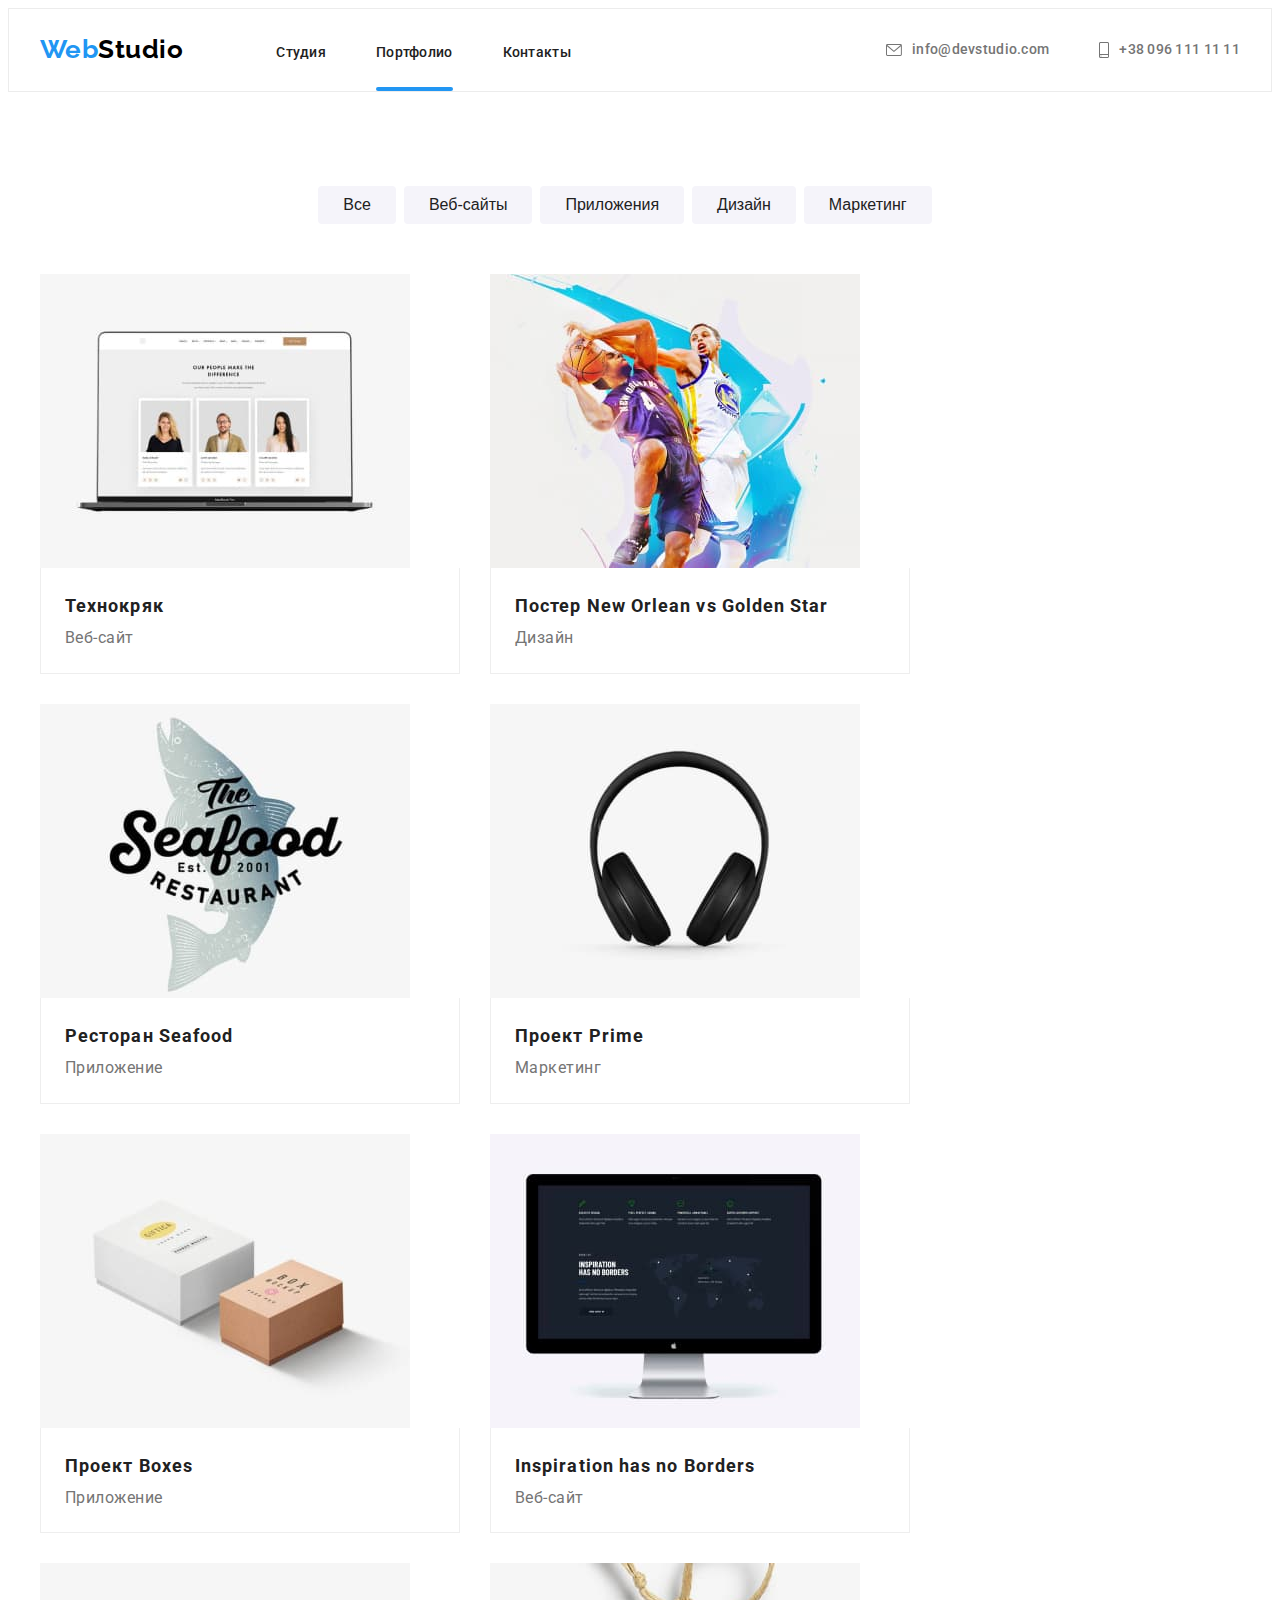
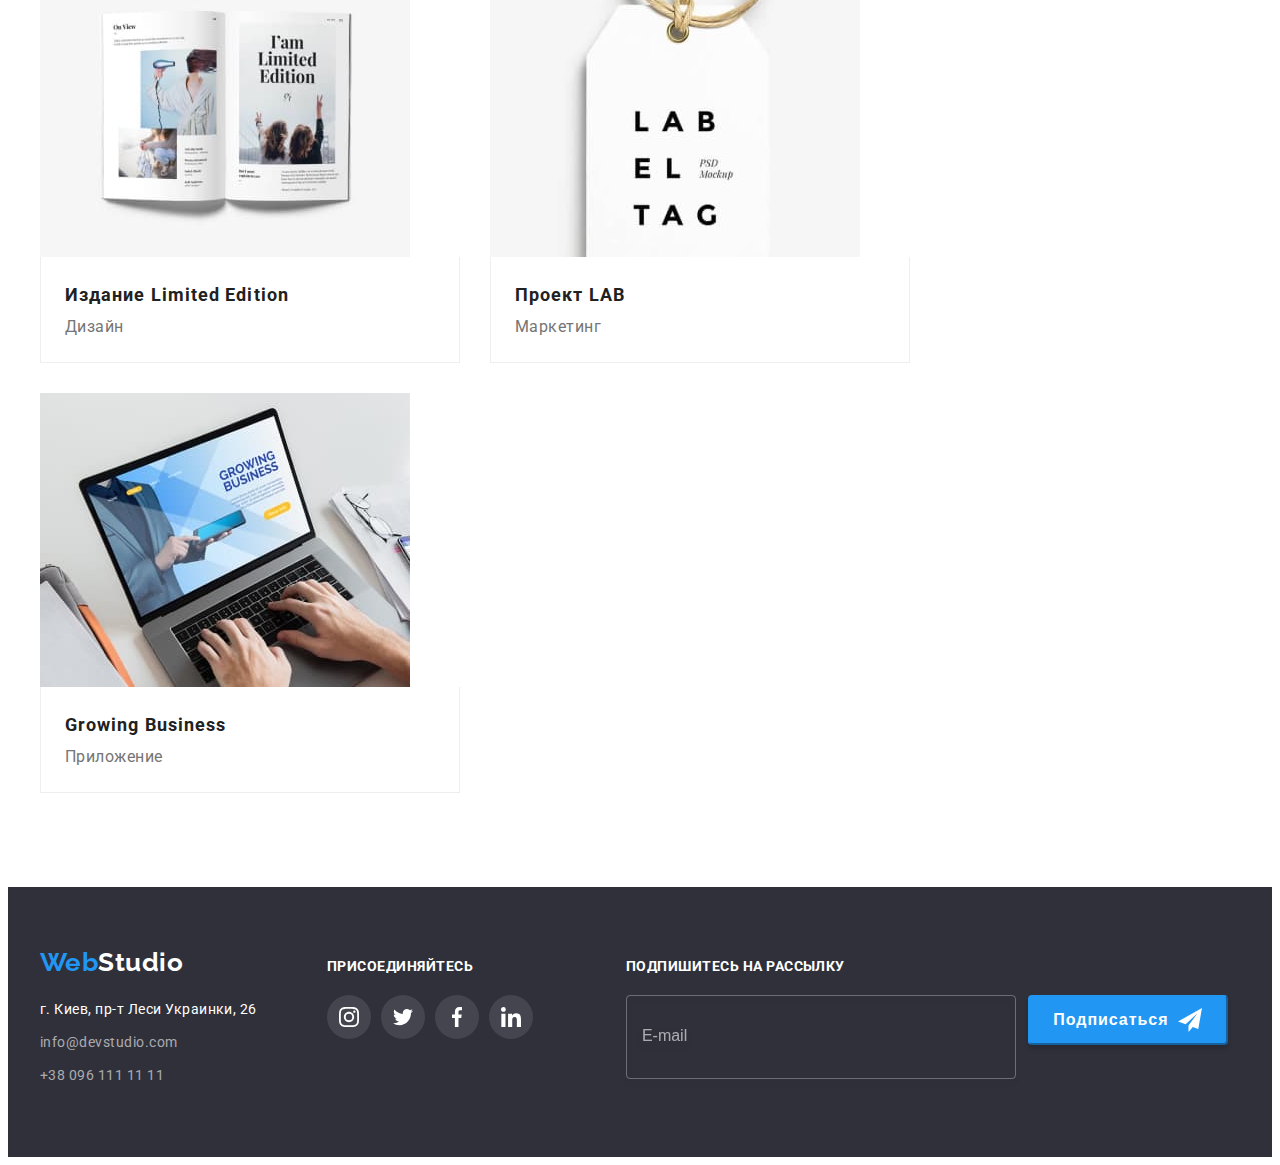
==== commit 834ddc7c: "scss" ====
--- a/portfolio.html
+++ b/portfolio.html
@@ -17,7 +17,7 @@
       href="https://fonts.googleapis.com/css2?family=Raleway:wght@700&family=Roboto:wght@400;500;700;900&display=swap"
       rel="stylesheet"
     />
-    <link rel="stylesheet" href="/css/main.min.css" />
+    <link rel="stylesheet" href="./css/main.min.css" />
   </head>
 
   <body>
@@ -53,8 +53,8 @@
     <main>
       <section class="section">
         <div class="container">
-          <h2 class="filter visually-hidden">Фильтр карточек</h2>
-          <ul class="filter__list list">
+          <h2 class="visually-hidden">Фильтр карточек</h2>
+          <ul class="filter list">
             <li class="filter__item">
               <button type="button" class="filter__btn">Все</button>
             </li>
--- a/css/main.min.css
+++ b/css/main.min.css
@@ -1 +1 @@
-h1,h2,h3,h4,h5,h6,p{margin-top:0px;margin-bottom:0px}ul,ol{margin-top:0px;margin-bottom:0px;padding-left:0px}img{display:block}.list{list-style-type:none}.link{text-decoration:none}body{color:var(--primary-text-color);font-family:Roboto,sans-serif;letter-spacing:.03em;font-size:16px}.container{width:1200px;padding-left:15px;padding-right:15px;margin-left:auto;margin-right:auto}.modal{position:absolute;top:50%;left:50%;padding:40px;width:528px;height:581px;background:var(--white-color);box-shadow:0px 1px 3px rgba(0,0,0,.12),0px 1px 1px rgba(0,0,0,.14),0px 2px 1px rgba(0,0,0,.2);border-radius:4px;transform:translate(-50%, -50%)}.modal__btn{position:absolute;top:8px;right:8px;width:30px;height:30px;padding:0;cursor:pointer;background:var(--white-color);border:1px solid rgba(0,0,0,.1);border-radius:50%;transition:fill var(--transition)}.modal__btn:hover,.modal__btn:focus{fill:var(--accent-color)}.section{padding-top:94px;padding-bottom:94px}.section .list{display:flex;flex-wrap:wrap;margin-left:-30px}.section .title{font-size:14px;font-weight:500;line-height:1.18;color:var(--title-color);margin-bottom:10px}.section .text{font-size:14px;line-height:1.7}.header{border:1px solid #ececec}.header .container{display:flex;align-items:center}.site-nav{display:flex;align-items:center}.site-nav__list{display:flex}.site-nav__item{margin-right:50px}.site-nav__item:last-child{margin-right:0px}.site-nav__link{display:inline-block;font-weight:500;font-size:14px;line-height:1.14;letter-spacing:.02em;color:var(--title-color);padding-top:36px;padding-bottom:30px;transition:color var(--transition)}.site-nav__link:hover,.site-nav__link:focus{color:var(--accent-color)}.site-info{display:flex;margin-left:auto}.site-info__item{margin-right:50px}.site-info__item:last-child{margin-right:0px}.site-info__link{display:flex;align-items:center;font-weight:500;font-size:14px;line-height:1.14;letter-spacing:.02em;color:var(--primary-text-color);transition:color var(--transition)}.site-info__link:hover,.site-info__link:focus{color:var(--accent-color)}.site-info__icon{fill:currentColor;margin-right:10px}.hero{text-align:center;align-items:center;max-width:1600px;background-color:var(--accent-background);background-image:linear-gradient(rgba(47, 48, 58, 0.4), rgba(47, 48, 58, 0.4)),url(../images/studio/bgimd.jpg);background-size:cover;background-position:center;margin:0 auto;padding-top:200px;padding-bottom:200px}.hero__title{font-weight:900;font-size:44px;line-height:1.36;text-align:center;letter-spacing:.06em;text-transform:uppercase;color:var(--white-color);margin-bottom:30px}.hero__btn{display:flex;align-items:center;font-weight:700;font-size:16px;line-height:1.88;letter-spacing:.06em;height:50px;min-width:200px;cursor:pointer;background-color:var(--accent-color);color:var(--white-color);margin-left:auto;margin-right:auto;padding:10px 32px;border:solid transparent;border-radius:4px;transition:background-color var(--transition),box-shadow var(--transition)}.hero__btn:hover{background-color:#188ce8;box-shadow:0px 4px 4px rgba(0,0,0,.15)}.section--nopadding{padding-bottom:0}.features__item{margin-left:30px;flex-basis:calc((100% - 120px) / 4);width:270px}.features__title{font-size:14px;margin-bottom:10px;color:var(--title-color);font-weight:700;line-height:1.14;text-transform:uppercase}.features__box{max-width:270px;height:120px;margin-bottom:30px;background-color:#f5f4fa;display:flex;align-items:center;justify-content:center}.features__text{font-size:14px;line-height:1.7}.works__heading{font-size:36px;line-height:1.16;text-align:center;color:var(--title-color);margin-bottom:50px}.works__list{margin-left:-30px}.works__item{position:relative;margin-left:30px;flex-basis:calc((100% - 90px) / 3)}.works__text{position:absolute;bottom:0;font-weight:700;font-size:14px;line-height:1.14;text-align:center;text-transform:uppercase;width:100%;padding-top:27px;padding-bottom:27px;background:rgba(47,48,58,.8);color:var(--white-color)}.team{background-color:#f5f4fa}.team__heading{font-size:36px;line-height:1.16;text-align:center;color:var(--title-color);margin-bottom:50px}.team__list{display:flex;flex-wrap:wrap;margin-left:-30px}.team__item{margin-left:30px;flex-basis:calc((100% - 120px) / 4);width:270px;text-align:center;box-shadow:0px 1px 3px rgba(0,0,0,.12),0px 1px 1px rgba(0,0,0,.14),0px 2px 1px rgba(0,0,0,.2);border-radius:0px 0px 4px 4px}.member{background-color:var(--white-color);padding-top:30px;padding-bottom:30px}.member__list{text-align:center;margin-left:0;margin-top:16px;justify-content:center;text-align:center;margin-left:0;margin-top:16px;justify-content:center}.member__link{fill:currentColor;display:flex;padding:12px;border-radius:50%;transition:background-color var(--transition),fill var(--transition);color:#afb1b8}.member__link:hover,.member__link:focus{background-color:var(--accent-color);fill:var(--white-color)}.member__title{font-weight:500;line-height:1.18;color:var(--title-color);margin-bottom:10px;font-size:16px}.member__text{font-size:16px;line-height:1.18}.member__item{margin-right:10px}.member__item:last-child{margin-right:0px}.clients__heading{font-size:36px;line-height:1.16;text-align:center;color:var(--title-color);margin-bottom:50px}.clients__list{display:flex;flex-wrap:wrap;margin-left:-30px}.clients__item{display:flex;width:170px;height:92px;margin-left:30px;flex-basis:calc((100% - 180px) / 6);fill:currentColor;border:1px solid #afb1b8;border-radius:4px}.clients__link{display:flex;justify-content:center;align-items:center;width:100%;height:100%;fill:#afb1b8;transition:fill var(--transition),border var(--transition)}.clients__link:hover,.clients__link:focus{fill:var(--accent-color);border:1px solid var(--accent-color)}.footer{background-color:var(--accent-background);padding-top:60px;padding-bottom:60px}.footer-box{display:flex}.footer-address__logo{display:inline-block;font-family:Raleway,sans-serif;font-weight:700;font-size:26px;line-height:1.2;margin-bottom:20px;color:var(--white-color)}.address{font-style:normal;font-size:14px;line-height:1.7;margin-right:70px}.address__link{color:rgba(255,255,255,.6);transition:color var(--transition)}.address__link:hover,.address__link:focus{color:var(--accent-color)}.address__item{margin-bottom:9px}.address__item__item:last-child{margin-bottom:0}.address__link--white{color:var(--white-color);transition:color var(--transition)}.address__link--white:hover,.address__link--white:focus{color:var(--accent-color)}.social__list{display:flex}.social__item{margin-right:10px}.social__item:last-child{margin-right:0}.social__join{display:inline-block;font-size:14px;line-height:1.14;text-transform:uppercase;margin-bottom:20px;color:var(--white-color)}.social__link{display:flex;padding:12px;border-radius:50%;background-color:rgba(255,255,255,.1);fill:var(--white-color);transition:background-color var(--transition)}.social__link:hover,.social__link:focus{background-color:var(--accent-color)}.checkbox:checked+.checkbox__icon{background-color:var(--accent-color);background-image:url(../images/modal-icons/check.svg);background-position:center;width:16px;height:15px}.checkbox:focus+.checkbox__icon{outline:none;border-color:var(--accent-color)}.checkbox__field{display:flex;justify-content:center;align-items:center;font-size:14px;line-height:1.7;margin-bottom:30px}.checkbox__icon{display:inline-block;width:16px;height:15px;margin-right:10px;border:2px solid var(--title-color);cursor:pointer;transition:background-image var(--transition),border-color var(--transition)}.filter__list{display:flex;justify-content:center;margin-bottom:50px}.filter__item{flex-basis:auto;margin-left:8px}.filter__item:last-child{margin-left:0px}.filter__btn{display:flex;align-items:center;font-weight:500;font-size:16px;line-height:1.6;cursor:pointer;background:#f5f4fa;color:var(--title-color);height:38px;min-width:73px;padding-top:6px;padding-bottom:6px;padding-left:22px;padding-right:22px;border-radius:4px;border:solid transparent;transition:background-color var(--transition),color var(--transition),box-shadow var(--transition)}.filter__btn:hover,.filter__btn:focus{background-color:var(--accent-color);color:var(--white-color);box-shadow:0px 3px 1px rgba(0,0,0,.1),0px 1px 2px rgba(0,0,0,.08),0px 2px 2px rgba(0,0,0,.12)}.card__list{display:flex;flex-wrap:wrap;margin-left:-30px;margin-top:-30px}.card__item{margin-left:30px;margin-top:30px;flex-basis:calc((100% - 90px) / 3)}.card__link{display:block;transition:box-shadow var(--transition)}.card__link:hover,.card__link:focus{box-shadow:0px 1px 1px rgba(0,0,0,.12),0px 4px 4px rgba(0,0,0,.06),1px 4px 6px rgba(0,0,0,.12)}.card__title{font-weight:700;font-size:18px;line-height:2;letter-spacing:.06em;color:var(--title-color)}.card__subject{font-size:16px;line-height:1.8;color:var(--primary-text-color)}.card__text{font-size:14px;line-height:1.7;width:370px;padding-top:20px;padding-bottom:20px;padding-left:24px;padding-right:24px;border:1px solid #eee;border-top:none}.overlay{position:relative;overflow:hidden}.card__link:hover .overlay__text,.card__link:focus .overlay__text{transform:translateY(0%)}.overlay__text{display:inline-block;position:absolute;top:0;left:0;padding:63px 24px;width:100%;height:100%;font-size:18px;line-height:1.55;color:var(--white-color);background:rgba(33,150,243,.9);transition:transform var(--transition);transform:translateY(100%)}.current{position:relative}.current::after{position:absolute;bottom:0;content:"";display:block;width:100%;height:4px;background-color:var(--accent-color);border-radius:2px}.site-nav_link.current{color:var(--accent-color)}.backdrop{position:fixed;top:0;left:0;width:100vw;height:100vh;background-color:rgba(0,0,0,.2);visibility:visible;opacity:1;pointer-events:auto;transition:visibility var(--transition),opacity var(--transition)}.footer-form{display:flex}.footer-form__box{margin-left:93px}.footer-form__title{display:inline-block;font-size:14px;line-height:1.14;text-transform:uppercase;color:var(--white-color);margin-bottom:20px}.footer-form__input{width:358px;height:50px;border:1px solid rgba(255,255,255,.3);filter:drop-shadow(0px 4px 4px rgba(0, 0, 0, 0.15));border-radius:4px;background-color:inherit;padding:16px 15px;outline:none;cursor:pointer;transition:border-color var(--transition)}.footer-form__input:hover,.footer-form__input:focus{border-color:var(--accent-color)}.footer-form__input::-moz-placeholder{font-size:16px;line-height:1.25;color:rgba(255,255,255,.6)}.footer-form__input:-ms-input-placeholder{font-size:16px;line-height:1.25;color:rgba(255,255,255,.6)}.footer-form__input::placeholder{font-size:16px;line-height:1.25;color:rgba(255,255,255,.6)}.footer-form__box{display:inline-block}.footer-form-btn{display:flex;align-items:center;justify-content:center;height:50px;min-width:200px;margin-left:12px;font-weight:700;font-size:16px;line-height:1.88;letter-spacing:.06em;cursor:pointer;box-shadow:0px 4px 4px rgba(0,0,0,.15);border-radius:4px;border-color:var(--accent-color);background-color:var(--accent-color);color:var(--white-color)}.footer-form-btn__icon{fill:var(--white-color);margin-left:10px}.site-nav__logo{font-family:Raleway,sans-serif;font-weight:700;font-size:26px;line-height:1.2;color:#000;margin-right:93px}.site-nav__logo--blue{color:var(--accent-color)}.modal-form{display:flex;flex-direction:column}.modal-form__title{font-size:20px;line-height:1.15;margin-bottom:12px;color:var(--title-color)}.modal-form__field{font-size:12px;line-height:1.16;margin-bottom:10px}.modal-form__input{width:100%;height:40px;margin-top:4px;padding-left:42px;border:1px solid rgba(33,33,33,.2);border-radius:4px;cursor:pointer;transition:border-color var(--transition)}.modal-form__input:focus,.modal-form__input:hover{outline:none;border-color:var(--accent-color)}.modal-form__position{display:block;position:relative}.modal-form__icon{position:absolute;top:50%;left:12px;transform:translateY(-50%);transition:fill var(--transition)}.modal-form__input:focus+.modal-form__icon{fill:var(--accent-color)}.modal-form__message{width:100%;height:120px;padding:12px 16px;margin-top:4px;margin-bottom:20px;border:1px solid rgba(33,33,33,.2);border-radius:4px;resize:none;transition:border-color var(--transition)}.modal-form__message:focus,.modal-form__message:hover{outline:none;border-color:var(--accent-color)}.modal-form__textarea{font-size:12px;line-height:1.16}.modal-form__message::-moz-placeholder{color:rgba(117,117,117,.5)}.modal-form__message:-ms-input-placeholder{color:rgba(117,117,117,.5)}.modal-form__message::placeholder{color:rgba(117,117,117,.5)}.modal-form__btn{height:50px;min-width:200px;padding:10px 55px;margin-right:auto;margin-left:auto;background:var(--accent-color);color:var(--white-color);font-weight:700;font-size:16px;line-height:1.9;display:flex;align-items:center;text-align:center;justify-content:center;box-shadow:0px 4px 4px rgba(0,0,0,.15);border-radius:4px;cursor:pointer;transition:background-color var(--transition)}.modal-form__btn:hover,.modal-form__btn:focus{background-color:#188ce8}:root{--transition: 250ms cubic-bezier(0.4, 0, 0.2, 1);--primary-text-color: #757575;--title-color: #212121;--white-color: #ffffff;--accent-color: #2196f3;--accent-background: #2f303a}.visually-hidden{position:absolute !important;clip:rect(1px 1px 1px 1px);clip:rect(1px, 1px, 1px, 1px);padding:0 !important;border:0 !important;height:1px !important;width:1px !important;overflow:hidden}.is-hidden{visibility:hidden;opacity:0;pointer-events:none}/*# sourceMappingURL=main.min.css.map */+h1,h2,h3,h4,h5,h6,p{margin-top:0px;margin-bottom:0px}ul,ol{margin-top:0px;margin-bottom:0px;padding-left:0px}img{display:block}.list{list-style-type:none}.link{text-decoration:none}body{color:var(--primary-text-color);font-family:Roboto,sans-serif;letter-spacing:.03em;font-size:16px}.container{width:1200px;padding-left:15px;padding-right:15px;margin-left:auto;margin-right:auto}.modal{position:absolute;top:50%;left:50%;padding:40px;width:528px;height:581px;background:var(--white-color);box-shadow:0px 1px 3px rgba(0,0,0,.12),0px 1px 1px rgba(0,0,0,.14),0px 2px 1px rgba(0,0,0,.2);border-radius:4px;transform:translate(-50%, -50%)}.modal__btn{position:absolute;top:8px;right:8px;width:30px;height:30px;padding:0;cursor:pointer;background:var(--white-color);border:1px solid rgba(0,0,0,.1);border-radius:50%;transition:fill var(--transition)}.modal__btn:hover,.modal__btn:focus{fill:var(--accent-color)}.section{padding-top:94px;padding-bottom:94px}.section .list{display:flex;flex-wrap:wrap;margin-left:-30px}.section .title{font-size:14px;font-weight:500;line-height:1.18;color:var(--title-color);margin-bottom:10px}.section .text{font-size:14px;line-height:1.7}.header{border:1px solid #ececec}.header .container{display:flex;align-items:center}.site-nav{display:flex;align-items:center}.site-nav__list{display:flex}.site-nav__item{margin-right:50px}.site-nav__item:last-child{margin-right:0px}.site-nav__link{display:inline-block;font-weight:500;font-size:14px;line-height:1.14;letter-spacing:.02em;color:var(--title-color);padding-top:36px;padding-bottom:30px;transition:color var(--transition)}.site-nav__link:hover,.site-nav__link:focus{color:var(--accent-color)}.site-info{display:flex;margin-left:auto}.site-info__item{margin-right:50px}.site-info__item:last-child{margin-right:0px}.site-info__link{display:flex;align-items:center;font-weight:500;font-size:14px;line-height:1.14;letter-spacing:.02em;color:var(--primary-text-color);transition:color var(--transition)}.site-info__link:hover,.site-info__link:focus{color:var(--accent-color)}.site-info__icon{fill:currentColor;margin-right:10px}.hero{text-align:center;align-items:center;max-width:1600px;background-color:var(--accent-background);background-image:linear-gradient(rgba(47, 48, 58, 0.4), rgba(47, 48, 58, 0.4)),url(../images/studio/bgimd.jpg);background-size:cover;background-position:center;margin:0 auto;padding-top:200px;padding-bottom:200px}.hero__title{font-weight:900;font-size:44px;line-height:1.36;text-align:center;letter-spacing:.06em;text-transform:uppercase;color:var(--white-color);margin-bottom:30px}.hero__btn{display:flex;align-items:center;font-weight:700;font-size:16px;line-height:1.88;letter-spacing:.06em;height:50px;min-width:200px;cursor:pointer;background-color:var(--accent-color);color:var(--white-color);margin-left:auto;margin-right:auto;padding:10px 32px;border:solid transparent;border-radius:4px;transition:background-color var(--transition),box-shadow var(--transition)}.hero__btn:hover{background-color:#188ce8;box-shadow:0px 4px 4px rgba(0,0,0,.15)}.section--nopadding{padding-bottom:0}.features__item{margin-left:30px;flex-basis:calc((100% - 120px) / 4);width:270px}.features__title{font-size:14px;margin-bottom:10px;color:var(--title-color);font-weight:700;line-height:1.14;text-transform:uppercase}.features__box{max-width:270px;height:120px;margin-bottom:30px;background-color:#f5f4fa;display:flex;align-items:center;justify-content:center}.features__text{font-size:14px;line-height:1.7}.works__heading{font-size:36px;line-height:1.16;text-align:center;color:var(--title-color);margin-bottom:50px}.works__list{margin-left:-30px}.works__item{position:relative;margin-left:30px;flex-basis:calc((100% - 90px) / 3)}.works__text{position:absolute;bottom:0;font-weight:700;font-size:14px;line-height:1.14;text-align:center;text-transform:uppercase;width:100%;padding-top:27px;padding-bottom:27px;background:rgba(47,48,58,.8);color:var(--white-color)}.team{background-color:#f5f4fa}.team__heading{font-size:36px;line-height:1.16;text-align:center;color:var(--title-color);margin-bottom:50px}.team__list{display:flex;flex-wrap:wrap;margin-left:-30px}.team__item{margin-left:30px;flex-basis:calc((100% - 120px) / 4);width:270px;text-align:center;box-shadow:0px 1px 3px rgba(0,0,0,.12),0px 1px 1px rgba(0,0,0,.14),0px 2px 1px rgba(0,0,0,.2);border-radius:0px 0px 4px 4px}.member{background-color:var(--white-color);padding-top:30px;padding-bottom:30px}.member__list{text-align:center;margin-left:0;margin-top:16px;justify-content:center;text-align:center;margin-left:0;margin-top:16px;justify-content:center}.member__link{fill:currentColor;display:flex;padding:12px;border-radius:50%;transition:background-color var(--transition),fill var(--transition);color:#afb1b8}.member__link:hover,.member__link:focus{background-color:var(--accent-color);fill:var(--white-color)}.member__title{font-weight:500;line-height:1.18;color:var(--title-color);margin-bottom:10px;font-size:16px}.member__text{font-size:16px;line-height:1.18}.member__item{margin-right:10px}.member__item:last-child{margin-right:0px}.clients__heading{font-size:36px;line-height:1.16;text-align:center;color:var(--title-color);margin-bottom:50px}.clients__list{display:flex;flex-wrap:wrap;margin-left:-30px}.clients__item{display:flex;width:170px;height:92px;margin-left:30px;flex-basis:calc((100% - 180px) / 6);fill:currentColor;border:1px solid #afb1b8;border-radius:4px}.clients__link{display:flex;justify-content:center;align-items:center;width:100%;height:100%;fill:#afb1b8;transition:fill var(--transition),border var(--transition)}.clients__link:hover,.clients__link:focus{fill:var(--accent-color);border:1px solid var(--accent-color)}.footer{background-color:var(--accent-background);padding-top:60px;padding-bottom:60px}.footer-box{display:flex;align-items:baseline}.footer-address__logo{display:inline-block;font-family:Raleway,sans-serif;font-weight:700;font-size:26px;line-height:1.2;margin-bottom:20px;color:var(--white-color)}.address{font-style:normal;font-size:14px;line-height:1.7;margin-right:70px}.address__link{color:rgba(255,255,255,.6);transition:color var(--transition)}.address__link:hover,.address__link:focus{color:var(--accent-color)}.address__item{margin-bottom:9px}.address__item__item:last-child{margin-bottom:0}.address__link--white{color:var(--white-color);transition:color var(--transition)}.address__link--white:hover,.address__link--white:focus{color:var(--accent-color)}.social__list{display:flex}.social__item{margin-right:10px}.social__item:last-child{margin-right:0}.social__join{display:inline-block;font-size:14px;line-height:1.14;text-transform:uppercase;margin-bottom:20px;color:var(--white-color)}.social__link{display:flex;padding:12px;border-radius:50%;background-color:rgba(255,255,255,.1);fill:var(--white-color);transition:background-color var(--transition)}.social__link:hover,.social__link:focus{background-color:var(--accent-color)}.checkbox:checked+.checkbox__icon{background-color:var(--accent-color);background-image:url(../images/modal-icons/check.svg);background-position:center;width:16px;height:15px}.checkbox:focus+.checkbox__icon{outline:none;border-color:var(--accent-color)}.checkbox__field{display:flex;justify-content:center;align-items:center;font-size:14px;line-height:1.7;margin-bottom:30px}.checkbox__icon{display:inline-block;width:16px;height:15px;margin-right:10px;border:2px solid var(--title-color);cursor:pointer;transition:background-image var(--transition),border-color var(--transition)}.filter{display:flex;justify-content:center;margin-bottom:50px}.filter__item{flex-basis:auto;margin-right:8px}.filter__item:last-child{margin-right:0}.filter__btn{display:flex;align-items:center;font-weight:500;font-size:16px;line-height:1.6;cursor:pointer;background:#f5f4fa;color:var(--title-color);height:38px;min-width:73px;padding-top:6px;padding-bottom:6px;padding-left:22px;padding-right:22px;border-radius:4px;border:solid transparent;transition:background-color var(--transition),color var(--transition),box-shadow var(--transition)}.filter__btn:hover,.filter__btn:focus{background-color:var(--accent-color);color:var(--white-color);box-shadow:0px 3px 1px rgba(0,0,0,.1),0px 1px 2px rgba(0,0,0,.08),0px 2px 2px rgba(0,0,0,.12)}.card__list{display:flex;flex-wrap:wrap;margin-left:-30px;margin-top:-30px}.card__item{margin-left:30px;margin-top:30px;flex-basis:calc((100% - 90px) / 3)}.card__link{display:block;transition:box-shadow var(--transition)}.card__link:hover,.card__link:focus{box-shadow:0px 1px 1px rgba(0,0,0,.12),0px 4px 4px rgba(0,0,0,.06),1px 4px 6px rgba(0,0,0,.12)}.card__title{font-weight:700;font-size:18px;line-height:2;letter-spacing:.06em;color:var(--title-color)}.card__subject{font-size:16px;line-height:1.8;color:var(--primary-text-color)}.card__text{font-size:14px;line-height:1.7;width:370px;padding-top:20px;padding-bottom:20px;padding-left:24px;padding-right:24px;border:1px solid #eee;border-top:none}.overlay{position:relative;overflow:hidden}.card__link:hover .overlay__text,.card__link:focus .overlay__text{transform:translateY(0%)}.overlay__text{display:inline-block;position:absolute;top:0;left:0;padding:63px 24px;width:100%;height:100%;font-size:18px;line-height:1.55;color:var(--white-color);background:rgba(33,150,243,.9);transition:transform var(--transition);transform:translateY(100%)}.current{position:relative}.current::after{position:absolute;bottom:0;content:"";display:block;width:100%;height:4px;background-color:var(--accent-color);border-radius:2px}.site-nav_link.current{color:var(--accent-color)}.backdrop{position:fixed;top:0;left:0;width:100vw;height:100vh;background-color:rgba(0,0,0,.2);visibility:visible;opacity:1;pointer-events:auto;transition:visibility var(--transition),opacity var(--transition)}.footer-form{display:flex}.footer-form__box{margin-left:93px}.footer-form__title{display:inline-block;font-size:14px;line-height:1.14;text-transform:uppercase;color:var(--white-color);margin-bottom:20px}.footer-form__input{width:358px;height:50px;border:1px solid rgba(255,255,255,.3);filter:drop-shadow(0px 4px 4px rgba(0, 0, 0, 0.15));border-radius:4px;background-color:inherit;color:var(--white-color);padding:16px 15px;outline:none;cursor:pointer;transition:border-color var(--transition)}.footer-form__input:hover,.footer-form__input:focus{border-color:var(--accent-color)}.footer-form__input::-moz-placeholder{font-size:16px;line-height:1.25;color:rgba(255,255,255,.6)}.footer-form__input:-ms-input-placeholder{font-size:16px;line-height:1.25;color:rgba(255,255,255,.6)}.footer-form__input::placeholder{font-size:16px;line-height:1.25;color:rgba(255,255,255,.6)}.footer-form__box{display:inline-block}.footer-form-btn{display:flex;align-items:center;justify-content:center;height:50px;min-width:200px;margin-left:12px;font-weight:700;font-size:16px;line-height:1.88;letter-spacing:.06em;cursor:pointer;box-shadow:0px 4px 4px rgba(0,0,0,.15);border-radius:4px;border-color:var(--accent-color);background-color:var(--accent-color);color:var(--white-color)}.footer-form-btn__icon{fill:var(--white-color);margin-left:10px}.site-nav__logo{font-family:Raleway,sans-serif;font-weight:700;font-size:26px;line-height:1.2;color:#000;margin-right:93px}.site-nav__logo--blue{color:var(--accent-color)}.modal-form{display:flex;flex-direction:column}.modal-form__title{font-size:20px;line-height:1.15;margin-bottom:12px;color:var(--title-color)}.modal-form__field{font-size:12px;line-height:1.16;margin-bottom:10px}.modal-form__input{width:100%;height:40px;margin-top:4px;padding-left:42px;border:1px solid rgba(33,33,33,.2);border-radius:4px;cursor:pointer;transition:border-color var(--transition)}.modal-form__input:focus,.modal-form__input:hover{outline:none;border-color:var(--accent-color)}.modal-form__position{display:block;position:relative}.modal-form__icon{position:absolute;top:50%;left:12px;transform:translateY(-50%);transition:fill var(--transition)}.modal-form__input:focus+.modal-form__icon{fill:var(--accent-color)}.modal-form__message{width:100%;height:120px;padding:12px 16px;margin-top:4px;margin-bottom:20px;border:1px solid rgba(33,33,33,.2);border-radius:4px;resize:none;transition:border-color var(--transition)}.modal-form__message:focus,.modal-form__message:hover{outline:none;border-color:var(--accent-color)}.modal-form__textarea{font-size:12px;line-height:1.16}.modal-form__message::-moz-placeholder{color:rgba(117,117,117,.5)}.modal-form__message:-ms-input-placeholder{color:rgba(117,117,117,.5)}.modal-form__message::placeholder{color:rgba(117,117,117,.5)}.modal-form__btn{height:50px;min-width:200px;padding:10px 55px;margin-right:auto;margin-left:auto;background:var(--accent-color);color:var(--white-color);font-weight:700;font-size:16px;line-height:1.9;display:flex;align-items:center;text-align:center;justify-content:center;box-shadow:0px 4px 4px rgba(0,0,0,.15);border-radius:4px;cursor:pointer;transition:background-color var(--transition)}.modal-form__btn:hover,.modal-form__btn:focus{background-color:#188ce8}:root{--transition: 250ms cubic-bezier(0.4, 0, 0.2, 1);--primary-text-color: #757575;--title-color: #212121;--white-color: #ffffff;--accent-color: #2196f3;--accent-background: #2f303a}.visually-hidden{position:absolute !important;clip:rect(1px 1px 1px 1px);clip:rect(1px, 1px, 1px, 1px);padding:0 !important;border:0 !important;height:1px !important;width:1px !important;overflow:hidden}.is-hidden{visibility:hidden;opacity:0;pointer-events:none}/*# sourceMappingURL=main.min.css.map */